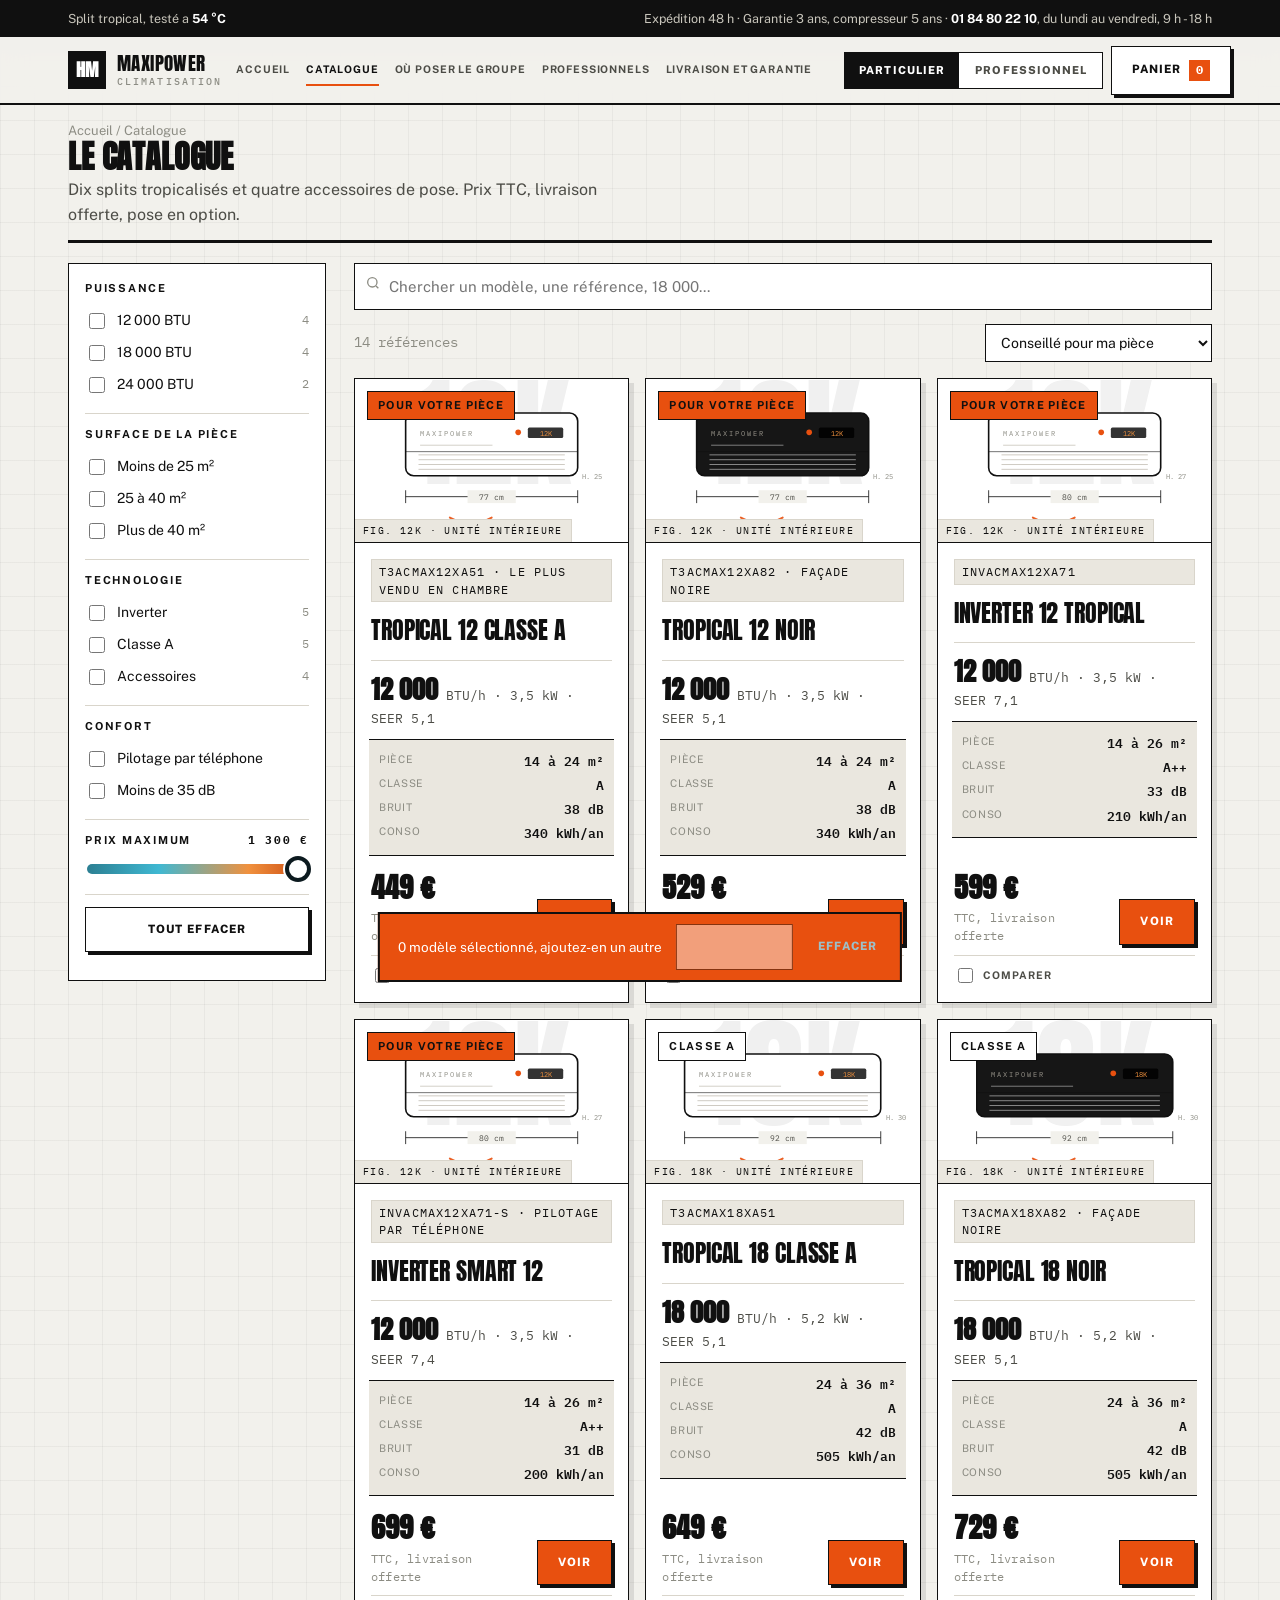
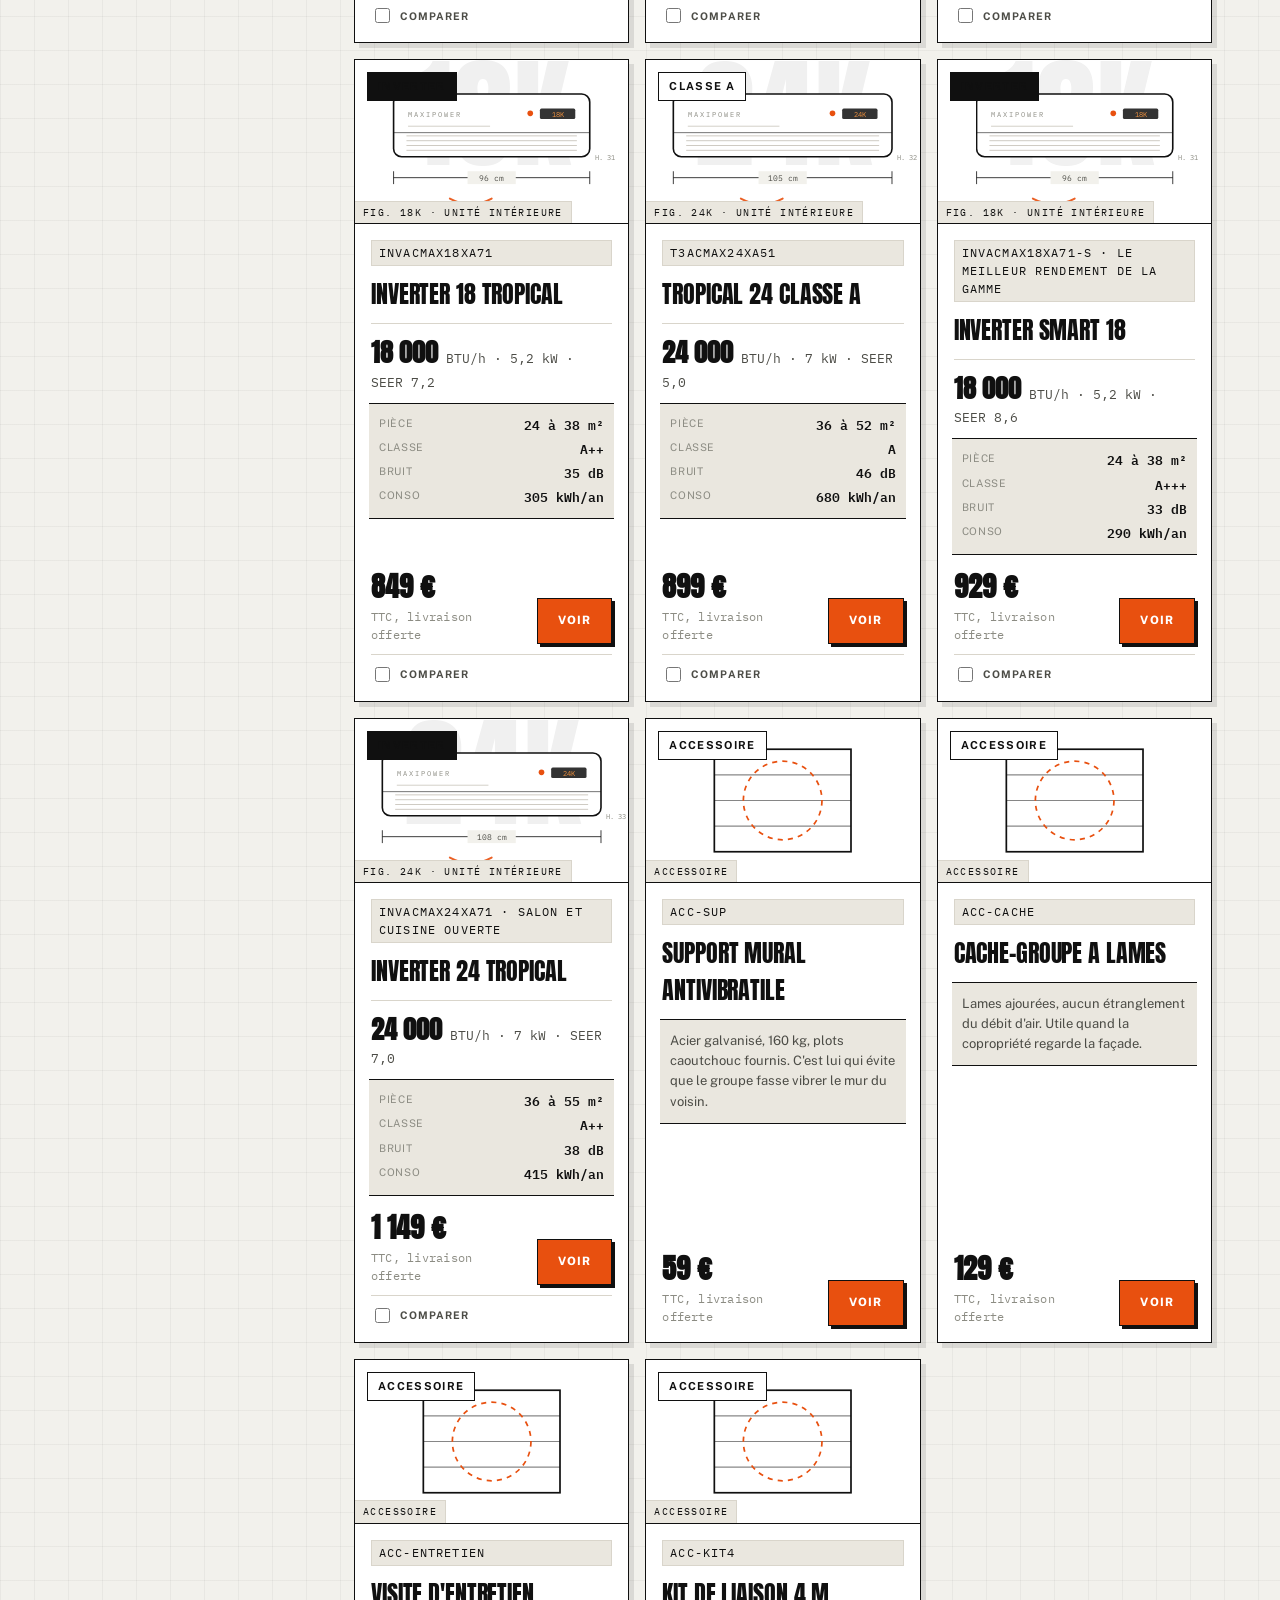
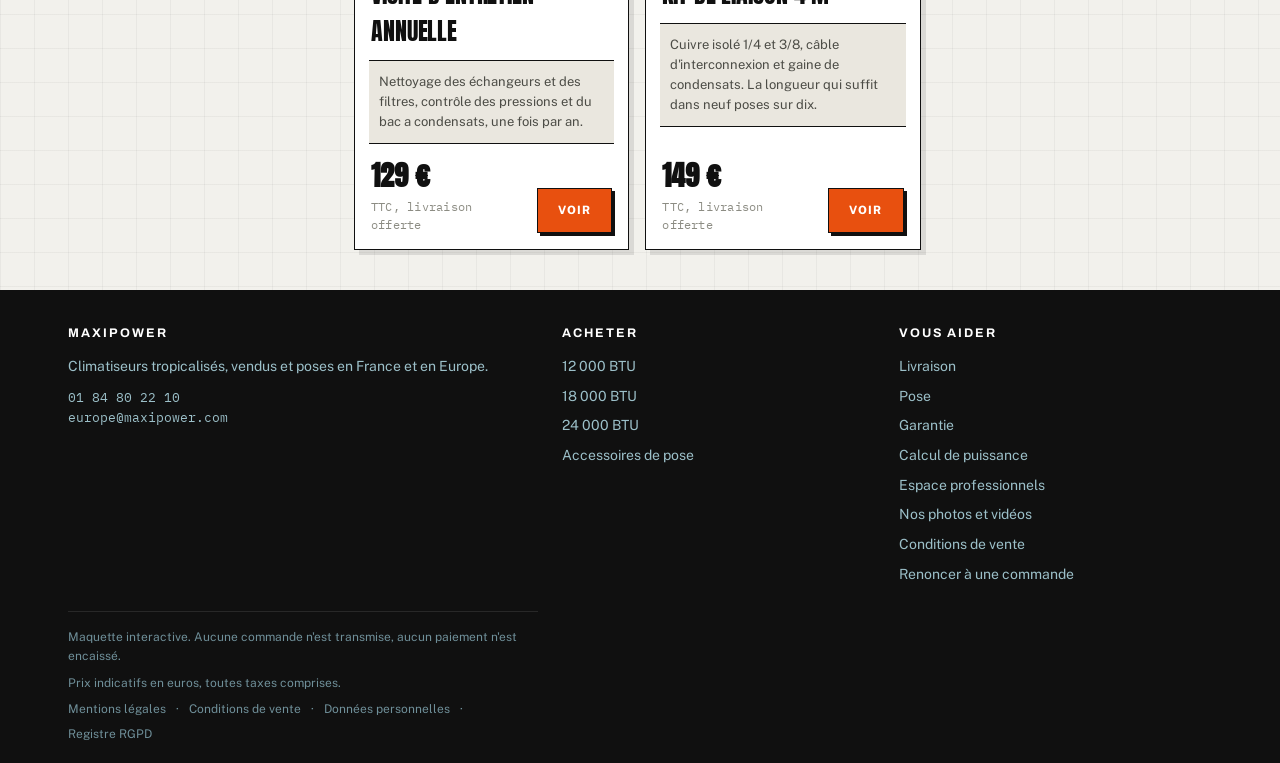
==== catalogue/index.html @ 41f64528 "Découpage en vraies pages, une par écran Le fichier unique devient une source et un générateur. Le c" ====
<!DOCTYPE html>
<html lang="fr">
<head>
<meta charset="utf-8">
<meta name="viewport" content="width=device-width, initial-scale=1, viewport-fit=cover">
<title>Catalogue des climatiseurs MaxiPower</title>
<meta name="description" content="Dix splits tropicalisés et quatre accessoires de pose. Filtres par puissance, surface, technologie et prix, comparateur de modèles, prix TTC livraison comprise.">
<link rel="canonical" href="https://chm75009-sketch.github.io/CLIM-/catalogue/">
<meta name="theme-color" content="#101010">
<meta property="og:type" content="website">
<meta property="og:site_name" content="MaxiPower">
<meta property="og:title" content="Catalogue des climatiseurs MaxiPower">
<meta property="og:description" content="Dix splits tropicalisés et quatre accessoires de pose. Filtres par puissance, surface, technologie et prix, comparateur de modèles, prix TTC livraison comprise.">
<meta property="og:url" content="https://chm75009-sketch.github.io/CLIM-/catalogue/">
<link rel="icon" href="data:,">
<link rel="preconnect" href="https://fonts.gstatic.com" crossorigin>
<link rel="stylesheet" href="https://fonts.googleapis.com/css2?family=Archivo:wdth,wght@100..125,400..900&family=Anton&family=Public+Sans:wght@400;500;600&family=IBM+Plex+Mono:wght@500;600&display=swap">
<link rel="stylesheet" href="../style.css">
</head>
<body data-ecran="catalogue">

<div class="annonce">
  <div class="zone">
    <span>Split tropical, testé a <b>54 &deg;C</b></span>
    <span>Expédition 48 h &middot; Garantie 3 ans, compresseur 5 ans &middot; <b>01 84 80 22 10</b>, du lundi au vendredi, 9 h - 18 h</span>
  </div>
</div>

<header class="chapeau">
  <div class="zone">
    <a href="../" class="marque" data-aller="accueil">
      <span class="sceau">HM</span>
      <span class="marque-nom">MAXIPOWER<span>CLIMATISATION</span></span>
    </a>
    <nav class="liens">
      <a href="../" data-aller="accueil">Accueil</a>
      <a href="../catalogue/" data-aller="catalogue">Catalogue</a>
      <a href="../ou-poser-le-groupe/" data-aller="pose">Où poser le groupe</a>
      <a href="../professionnels/" data-aller="pro">Professionnels</a>
      <a href="../livraison-pose-garantie/" data-aller="infos">Livraison et garantie</a>
    </nav>
    <div class="outils">
      <span class="jeton-societe" id="jeton-societe" hidden><span class="rond"></span><span class="nom"></span></span>
      <div class="segments" role="group" aria-label="Type de client">
        <button type="button" data-mode="part" aria-pressed="true">Particulier</button>
        <button type="button" data-mode="pro" aria-pressed="false">Professionnel</button>
      </div>
      <button class="bouton" data-aller="panier" type="button">Panier <span class="compte" id="compte">0</span></button>
      <button class="burger" id="burger" type="button" aria-label="Ouvrir le menu" aria-expanded="false" aria-controls="menu">
        <svg width="20" height="14" viewBox="0 0 20 14" fill="none" stroke="currentColor" stroke-width="2" stroke-linecap="round"><path d="M1 1h18M1 7h18M1 13h18"/></svg>
      </button>
    </div>
  </div>
  <nav class="menu" id="menu" aria-label="Menu principal">
    <a href="../" data-aller="accueil">Accueil <span class="flottant">calcul de puissance</span></a>
    <a href="../catalogue/" data-aller="catalogue">Catalogue <span class="flottant">14 références</span></a>
    <a href="../" data-aller="accueil" data-ancre="atelier">Nos photos et vidéos <span class="flottant">l'atelier</span></a>
    <div class="groupe">Par puissance</div>
    <a data-puissance="12000">12 000 BTU <span class="flottant">14 à 26 m&sup2;</span></a>
    <a data-puissance="18000">18 000 BTU <span class="flottant">24 à 38 m&sup2;</span></a>
    <a data-puissance="24000">24 000 BTU <span class="flottant">36 à 58 m&sup2;</span></a>
    <a data-accessoires>Accessoires de pose <span class="flottant">4 références</span></a>
    <a href="../ou-poser-le-groupe/" data-aller="pose">Où poser le groupe <span class="flottant">démarches</span></a>
    <div class="groupe">Professionnels</div>
    <a href="../professionnels/" data-aller="pro">Hôtel, restaurant, bar, bureau <span class="flottant">devis en ligne</span></a>
    <div class="groupe">Vous aider</div>
    <a href="../livraison-pose-garantie/" data-aller="infos">Livraison, pose, garantie</a>
    <a href="../panier/" data-aller="panier">Panier <span class="flottant" id="menu-compte">0 article</span></a>
    <div class="groupe">Informations légales</div>
    <a href="../mentions-legales/" data-legal="mentions">Mentions légales</a>
    <a href="../conditions-de-vente/" data-legal="cgv">Conditions de vente <span class="flottant">particuliers et pros</span></a>
    <a href="../donnees-personnelles/" data-legal="donnees">Données personnelles <span class="flottant">RGPD</span></a>
    <a href="../retractation/" data-aller="retractation">Renoncer à une commande <span class="flottant">14 jours</span></a>
  </nav>
</header>

<main>
  <!-- ================= ACCUEIL ================= -->
  <div class="ecran actif" id="ecran-accueil">
    <!-- l'usine d'abord : photo plein cadre -->
    <div class="hero-photo">
      <img src="../medias/brasage-circuit.jpg" alt="Brasage du circuit frigorifique dans l'atelier MaxiPower">
      <div class="zone">
        <span class="oeil clair" id="hero-oeil">MaxiPower, fabricant de climatiseurs</span>
        <h1 id="hero-titre">Tout est fluide :<em>le circuit, la livraison, la pose.</em></h1>
        <p class="chapo" id="hero-chapo">Dix modèles tropicalisés, de 12 000 à 24 000 BTU, à partir de 449 &euro;. Ils rafraîchissent l'été, chauffent l'hiver et tiennent la canicule jusqu'à 54 &deg;C dehors. Livrés sous 48 heures, posés par un frigoriste certifié, garantis 3 ans et 5 ans sur le compresseur.</p>
        <div class="actions" id="hero-actions">
          <button class="bouton fort grand" type="button" data-aller="catalogue">Voir les climatiseurs</button>
          <button class="bouton grand clair" type="button" id="vers-pupitre">Calculer ma puissance</button>
        </div>
        <span class="credit-photo">Atelier de montage &middot; brasage du circuit, unité par unité</span>
      </div>
    </div>

    <div class="preuves">
      <div class="zone">
        <div class="preuve"><div><div class="val">4,7 / 5</div><div class="etoiles">&#9733;&#9733;&#9733;&#9733;&#9733;</div><div class="quoi">1 284 avis clients vérifiés</div></div></div>
        <div class="preuve"><div><div class="val">12 400</div><div class="quoi">climatiseurs posés en France</div></div></div>
        <div class="preuve"><div><div class="val">120</div><div class="quoi">installateurs partenaires, toutes régions</div></div></div>
        <div class="preuve"><div><div class="val">2010</div><div class="quoi">fabricant, dix modèles au catalogue</div></div></div>
        <div class="preuve" id="hero-faits" hidden></div>
      </div>
    </div>

    <section class="zone" id="atelier">
      <div class="tete">
        <div>
          <span class="oeil">Dans notre atelier</span>
          <h2>Nos photos et vidéos</h2>
          <p>Le circuit frigorifique est brasé à la main, unité par unité, puis mis sous pression et contrôlé avant d'être fermé. Voilà ce qu'il y a derrière les dix modèles du catalogue.</p>
        </div>
      </div>
      <div class="medias">
        <div class="cadre-video">
          <video controls preload="metadata" playsinline poster="../medias/affiche.jpg">
            <source src="../medias/atelier-maxipower.mp4" type="video/mp4">
            Votre navigateur ne peut pas lire cette vidéo.
          </video>
          <span class="legende">Vidéo &middot; montage d'un groupe</span>
        </div>
        <div class="galerie">
          <figure class="cliche"><img src="../medias/atelier-ensemble.jpg" alt="Établi de montage, groupes extérieurs alignés" loading="lazy"><figcaption>L'établi de montage</figcaption></figure>
          <figure class="cliche"><img src="../medias/brasage-circuit.jpg" alt="Brasage du circuit frigorifique sur un groupe" loading="lazy"><figcaption>Brasage du circuit</figcaption></figure>
          <figure class="cliche"><img src="../medias/controle-echangeur.jpg" alt="Contrôle de l'échangeur et du compresseur" loading="lazy"><figcaption>Contrôle de l'échangeur</figcaption></figure>
          <figure class="cliche"><img src="../medias/circuit-cuivre.jpg" alt="Gros plan sur le circuit en cuivre et le compresseur" loading="lazy"><figcaption>Le cuivre, de près</figcaption></figure>
        </div>
      </div>
    </section>

    <section class="zone">
      <div class="tete"><div><h2>Trois puissances, trois usages</h2><p>La règle tient en une ligne : environ 520 BTU par mètre carré, un peu plus si la pièce prend le soleil ou s'ouvre sur la cuisine.</p></div></div>
      <div class="trois">
        <button class="porte" type="button" data-puissance="12000"><b class="btu">12 000 BTU</b><span class="piece">Chambre, bureau, 14 à 26 m&sup2;</span><span class="des">À partir de 449 &euro;, quatre modèles</span></button>
        <button class="porte" type="button" data-puissance="18000"><b class="btu">18 000 BTU</b><span class="piece">Séjour, grande chambre, 24 à 38 m&sup2;</span><span class="des">À partir de 649 &euro;, quatre modèles</span></button>
        <button class="porte" type="button" data-puissance="24000"><b class="btu">24 000 BTU</b><span class="piece">Salon ouvert, plateau, 36 à 58 m&sup2;</span><span class="des">À partir de 899 &euro;, trois modèles</span></button>
      </div>
    </section>

    <section class="zone" style="padding-top:0">
      <div class="tete"><div><h2>Les plus vendus</h2><p>Trois modèles qui couvrent les neuf demandes sur dix.</p></div>
        <button class="bouton" type="button" data-aller="catalogue">Tout le catalogue</button></div>
      <div class="grille" id="vedettes"></div>
    </section>

    <section class="zone" id="outil">
      <div class="pupitre">
        <h2>Outil de calcul, gratuit</h2>
        <p class="titre-outil">Quelle puissance pour votre pièce ?</p>
        <p class="mode-emploi">Déplacez le curseur sur la surface à climatiser, cochez ce qui s'applique : nous affichons les BTU nécessaires, puis les modèles qui correspondent. Un 24 000 BTU dans une chambre de 14 m&sup2; refroidit trop vite, s'arrête, redémarre, et vous paye la facture de ces démarrages.</p>
        <div class="etiquette-lecture">Puissance nécessaire</div>
        <div class="lecture">
          <span class="chiffre mono" id="lecture-btu">12 000</span>
          <span class="unite">BTU/h<br><span class="mono" id="lecture-kw" style="letter-spacing:0">3,5 kW</span></span>
        </div>
        <div class="reglette">
          <label for="surface">Surface de la pièce <b class="mono" id="lecture-surface">22 m&sup2;</b></label>
          <input type="range" id="surface" min="8" max="60" step="1" value="22">
          <div class="graduations"><span>8 m&sup2;</span><span>20</span><span>34</span><span>46</span><span>60 m&sup2;</span></div>
        </div>
        <div class="options">
          <label class="bascule" for="soleil"><input type="checkbox" id="soleil"> Plein soleil ou dernier étage</label>
          <label class="bascule" for="hauteur"><input type="checkbox" id="hauteur"> Plafond au-dessus de 3 m</label>
          <label class="bascule" for="monde"><input type="checkbox" id="monde"> Salon, cuisine ouverte</label>
        </div>
        <div class="verdict">
          <p id="verdict-texte">Pour 22 m&sup2; sans contrainte, il faut un <b>12 000 BTU</b>.</p>
          <button class="bouton fort" id="voir-modeles" type="button">Voir les modèles</button>
        </div>
      </div>
    </section>

    <section class="zone" style="padding-top:0">
      <div class="tete"><div><h2>Ce qu'en disent les clients</h2></div></div>
      <div class="avis">
        <blockquote><span class="etoiles">&#9733;&#9733;&#9733;&#9733;&#9733;</span><p>Pose un mardi matin, deux heures, mur percé proprement et bâche au sol. L'appareil est si silencieux que je vérifie l'écran pour savoir s'il tourne.</p><cite>Sabrina M., Montpellier, Inverter Smart 18</cite></blockquote>
        <blockquote><span class="etoiles">&#9733;&#9733;&#9733;&#9733;&#9733;</span><p>J'avais pris trop gros la première fois, chez un autre. Le calcul du site m'a mis sur du 12 000 et c'est exactement ce qu'il fallait pour la chambre.</p><cite>Karim B., Lyon, Inverter 12</cite></blockquote>
        <blockquote><span class="etoiles">&#9733;&#9733;&#9733;&#9733;&#9734;</span><p>Facture d'août divisée par deux par rapport au vieux mobile. Un point en moins parce que la livraison a pris cinq jours, pas deux.</p><cite>Nathalie R., Bordeaux, Inverter 24</cite></blockquote>
      </div>
    </section>
  </div>

  <!-- ================= CATALOGUE ================= -->
  <div class="ecran" id="ecran-catalogue">
    <div class="zone">
      <div class="fil"><a href="../" data-aller="accueil">Accueil</a> / Catalogue</div>
      <div class="tete"><div><h2>Le catalogue</h2><p>Dix splits tropicalisés et quatre accessoires de pose. Prix TTC, livraison offerte, pose en option.</p></div></div>

      <div class="catalogue">
        <aside class="filtres cache" id="filtres">
          <div class="bloc-filtre">
            <p>Puissance</p>
            <label class="case"><input type="checkbox" data-filtre="btu" value="12000"> 12 000 BTU <span class="nb" data-nb="btu-12000"></span></label>
            <label class="case"><input type="checkbox" data-filtre="btu" value="18000"> 18 000 BTU <span class="nb" data-nb="btu-18000"></span></label>
            <label class="case"><input type="checkbox" data-filtre="btu" value="24000"> 24 000 BTU <span class="nb" data-nb="btu-24000"></span></label>
          </div>
          <div class="bloc-filtre">
            <p>Surface de la pièce</p>
            <label class="case"><input type="checkbox" data-filtre="surface" value="0-25"> Moins de 25 m&sup2;</label>
            <label class="case"><input type="checkbox" data-filtre="surface" value="25-40"> 25 à 40 m&sup2;</label>
            <label class="case"><input type="checkbox" data-filtre="surface" value="40-60"> Plus de 40 m&sup2;</label>
          </div>
          <div class="bloc-filtre">
            <p>Technologie</p>
            <label class="case"><input type="checkbox" data-filtre="tech" value="inverter"> Inverter <span class="nb" data-nb="tech-inverter"></span></label>
            <label class="case"><input type="checkbox" data-filtre="tech" value="classe"> Classe A <span class="nb" data-nb="tech-classe"></span></label>
            <label class="case"><input type="checkbox" data-filtre="tech" value="accessoire"> Accessoires <span class="nb" data-nb="tech-accessoire"></span></label>
          </div>
          <div class="bloc-filtre">
            <p>Confort</p>
            <label class="case"><input type="checkbox" data-filtre="wifi" value="1"> Pilotage par téléphone</label>
            <label class="case"><input type="checkbox" data-filtre="silence" value="1"> Moins de 35 dB</label>
          </div>
          <div class="bloc-filtre">
            <p>Prix maximum <span class="mono" id="valeur-prix" style="float:right">1 300 &euro;</span></p>
            <input type="range" id="prix-max" min="50" max="1300" step="50" value="1300">
          </div>
          <div class="bloc-filtre">
            <button class="bouton" type="button" id="vider-filtres" style="width:100%">Tout effacer</button>
          </div>
        </aside>

        <div>
          <div class="recherche">
            <svg width="16" height="16" viewBox="0 0 24 24" fill="none" stroke="currentColor" stroke-width="2"><circle cx="11" cy="11" r="7"/><path d="M20 20l-3.5-3.5"/></svg>
            <input type="search" id="q" placeholder="Chercher un modèle, une référence, 18 000..." aria-label="Rechercher">
          </div>
          <div id="bandeau-pro" hidden style="border:1.5px solid var(--ink); background:var(--ember-voile); padding:12px 14px; margin-bottom:14px; font-size:14px">
            <b>Tarif professionnel.</b> Prix hors taxes, remise de 5 % dès 3 unités, 10 % dès 6, 15 % dès 10, appliquée au devis.
          </div>
          <div class="barre">
            <span class="compteur" id="compteur">14 références</span>
            <button class="bouton replier" type="button" id="bouton-filtres">Filtres</button>
            <select id="tri" aria-label="Trier">
              <option value="conseil">Conseillé pour ma pièce</option>
              <option value="prix-croissant">Prix croissant</option>
              <option value="prix-decroissant">Prix décroissant</option>
              <option value="conso">Consommation la plus basse</option>
              <option value="bruit">Le plus silencieux</option>
            </select>
          </div>
          <div class="grille" id="grille"></div>
        </div>
      </div>
    </div>
  </div>

  <!-- ================= FICHE ================= -->
  <div class="ecran" id="ecran-produit">
    <div class="zone">
      <div class="fil"><a href="../" data-aller="accueil">Accueil</a> / <a href="../catalogue/" data-aller="catalogue">Catalogue</a> / <span id="fil-produit"></span></div>
      <div class="fiche" id="fiche"></div>
      <section style="padding-top:0">
        <div class="tete"><div><h2>Dans la même puissance</h2></div></div>
        <div class="grille" id="proches"></div>
      </section>
    </div>
  </div>

  <!-- ================= PANIER ================= -->
  <div class="ecran" id="ecran-panier">
    <div class="zone">
      <div class="fil"><a href="../" data-aller="accueil">Accueil</a> / Panier</div>
      <div class="tete"><div><h2 id="titre-panier">Votre panier</h2></div></div>
      <div class="panier">
        <div id="lignes"></div>
        <aside class="recap" id="recap-panier"></aside>
      </div>
    </div>
  </div>

  <!-- ================= COMMANDE ================= -->
  <div class="ecran" id="ecran-commande">
    <div class="zone">
      <div class="fil"><a href="../panier/" data-aller="panier">Panier</a> / Commande</div>
      <div class="tete"><div><h2 id="titre-commande">Votre commande</h2><p id="sous-commande">Trois blocs, rien de plus. Le paiement n'est pas encaissé, c'est une maquette.</p></div></div>
      <div class="commande">
        <form id="form-commande" novalidate>
          <div class="carte-form">
            <h3><b>1</b> Vos coordonnées</h3>
            <div class="formulaire">
              <div class="champ"><label for="nom">Nom et prénom</label><input id="nom" placeholder="Prénom Nom" required></div>
              <div class="duo">
                <div class="champ"><label for="courriel">Courriel</label><input id="courriel" type="email" placeholder="vous@exemple.fr" required></div>
                <div class="champ"><label for="tel">Téléphone</label><input id="tel" type="tel" placeholder="06 12 34 56 78" required></div>
              </div>
            </div>
          </div>
          <div class="carte-form">
            <h3><b>2</b> Livraison et pose</h3>
            <div class="formulaire">
              <div class="champ"><label for="adresse">Adresse</label><input id="adresse" placeholder="12 rue des Lilas" required></div>
              <div class="duo">
                <div class="champ"><label for="cp">Code postal</label><input id="cp" inputmode="numeric" placeholder="75011" required></div>
                <div class="champ"><label for="ville">Ville</label><input id="ville" placeholder="Paris" required></div>
              </div>
              <div class="champ"><label for="creneau">Créneau souhaité</label>
                <select id="creneau">
                  <option>Dès que possible, le matin</option>
                  <option>Dès que possible, l'après-midi</option>
                  <option>Sous quinze jours</option>
                  <option>Je rappellerai pour fixer</option>
                </select>
              </div>
              <div class="champ"><label for="etage">Étage et accès</label><input id="etage" placeholder="3e étage, ascenseur, balcon sur cour"></div>
            </div>
          </div>
          <div class="carte-form" id="bloc-reglement">
            <h3><b>3</b> Règlement</h3>
            <label class="mode"><input type="radio" name="reglement" value="carte" checked> Carte bancaire <span class="detail">à la commande</span></label>
            <label class="mode"><input type="radio" name="reglement" value="3fois"> Trois fois sans frais <span class="detail" id="detail-3fois">3 x 0 &euro;</span></label>
            <label class="mode"><input type="radio" name="reglement" value="virement"> Virement <span class="detail">sous 48 h</span></label>
          </div>
          <div class="carte-form">
            <h3><b>4</b> Ce que vous acceptez</h3>
            <label class="engagement"><input type="checkbox" id="accepte-cgv"> <span id="texte-accepte">J'ai lu et j'accepte les conditions générales de vente, et j'ai pris connaissance de la politique de confidentialité.</span></label>
            <p class="aide-champ">Les lire : <a href="../conditions-de-vente/" data-legal="cgv">conditions de vente</a> &middot; <a href="../donnees-personnelles/" data-legal="donnees">données personnelles</a> &middot; <a href="../mentions-legales/" data-legal="mentions">mentions légales</a></p>
            <label class="engagement" id="ligne-pose-expresse" hidden><input type="checkbox" id="accepte-pose"> <span>Je demande que la pose et la mise en service aient lieu avant la fin du délai de rétractation, et je renonce expressément à ce droit pour cette seule prestation, une fois qu'elle est exécutée.</span></label>
            <p class="aide-champ" id="rappel-droits">Quatorze jours pour vous rétracter, à compter du lendemain de la réception, frais de retour à notre charge. Les garanties légales de conformité et des vices cachés s'appliquent en plus de notre garantie de trois ans.</p>
          </div>
        </form>
        <aside class="recap" id="recap-commande"></aside>
      </div>
    </div>
  </div>

  <!-- ================= CONFIRMATION ================= -->
  <div class="ecran" id="ecran-fini">
    <div class="zone" style="padding-block:50px">
      <div class="fini">
        <div class="coche">&#10003;</div>
        <h2>Commande enregistrée</h2>
        <p class="numero" id="numero"></p>
        <p style="color:var(--ink-2)" id="recap-fin"></p>
        <p style="color:var(--ink-3); font-size:12.5px; margin-top:18px">Maquette : rien n'a été transmis, rien n'a été encaissé.</p>
        <button class="bouton grand fort" type="button" data-aller="accueil" style="margin-top:12px">Revenir à la boutique</button>
        <p class="aide-champ" style="margin-top:16px">Vous avez quatorze jours pour changer d'avis, à compter du lendemain de la réception : <a href="../retractation/" data-aller="retractation">renoncer au contrat ici</a>.</p>
      </div>
    </div>
  </div>

  <!-- ================= OÙ POSER LE GROUPE ================= -->
  <div class="ecran" id="ecran-pose">
    <div class="zone">
      <div class="fil"><a href="../" data-aller="accueil">Accueil</a> / Où poser le groupe</div>
      <div class="tete">
        <div>
          <span class="oeil">Avant d'acheter</span>
          <h2>Où poser le groupe extérieur</h2>
          <p>Six questions, et vous savez quelles démarches vous attendent : mairie, copropriété, secteur protégé, voisinage. Chaque réponse cite le texte sur lequel elle s'appuie.</p>
        </div>
      </div>

      <div class="atelier">
        <div class="panneau-config" id="questions-pose"></div>
        <aside class="devis" id="reponse-pose"></aside>
      </div>

      <section style="padding-top:24px">
        <p style="font-size:13px; color:var(--ink-2); border-top:1.5px solid var(--ink); padding-top:14px; max-width:70ch">
          Cet outil est une aide au repérage, pas un avis juridique. Le plan local d'urbanisme de votre commune et le règlement de votre copropriété peuvent être plus stricts que la règle générale : la mairie et le syndic ont toujours le dernier mot. Sources consultées le 13 septembre 2026 : service-public.gouv.fr, fiches F36778 sur l'autorisation d'urbanisme d'un climatiseur, F17578 sur la modification de l'aspect extérieur, F31513 sur les travaux en copropriété et F612 sur les bruits de voisinage.
        </p>
      </section>
    </div>
  </div>

  <!-- ================= PROFESSIONNELS ================= -->
  <div class="ecran" id="ecran-pro">
    <div class="pro-tete">
      <div class="zone">
        <div>
          <span class="oeil" style="background:rgba(242,118,46,.16); color:#F7A35F">Hôtellerie, restauration, bureaux</span>
          <h1>Un devis fluide,<em>un chantier sans fuite.</em></h1>
          <p>Dites combien de chambres, de mètres carrés de salle ou de postes de travail. Nous sortons la liste des appareils, les quantités, la remise de volume et le prix posé.</p>
        </div>
        <div class="pro-avantages">
          <div class="pro-avantage"><i>-15 %</i><span><b>Remise de volume</b>Dès trois appareils, puis six, puis dix.</span></div>
          <div class="pro-avantage"><i>6 h</i><span><b>Pose hors service</b>Les équipes interviennent tôt le matin ou après la fermeture.</span></div>
          <div class="pro-avantage"><i>48 h</i><span><b>Dépannage prioritaire</b>Un contrat de maintenance, un interlocuteur, une intervention sous 48 heures.</span></div>
        </div>
      </div>
    </div>

    <div class="zone">
      <!-- inscription -->
      <div id="pro-travail">
        <section>
          <div class="bandeau-compte" id="bandeau-compte"></div>
          <div class="tete"><div><h2>Évaluez vos besoins</h2>
            <span class="oeil" style="margin-top:12px">Sélectionnez votre activité</span><p>Chaque activité a ses contraintes : le bruit dans une chambre, les apports de cuisine en salle, la chaleur des machines dans un bureau.</p></div></div>
          <div class="metiers" id="metiers"></div>
        </section>

        <section style="padding-top:0">
          <div class="atelier">
            <div class="panneau-config" id="config"></div>
            <aside class="devis" id="devis"></aside>
          </div>
        </section>
      </div>
      <section id="pro-compte" hidden>
        <div class="tete">
          <div>
            <h2>Ouvrir votre compte pour afficher le devis</h2>
            <p>Votre évaluation est prête. Le chiffrage, la remise de volume et l'enregistrement du devis demandent un compte professionnel : trois minutes, un Kbis de moins de trois mois et votre SIRET.</p>
          </div>
        </div>

        <div class="compte-pro">
          <form class="fiche-societe" id="form-societe" novalidate>
            <h3><b>1</b> L'entreprise</h3>
            <div class="formulaire">
              <div class="champ"><label for="raison">Raison sociale</label><input id="raison" placeholder="Hôtel des Voyageurs SARL" required></div>
              <div class="duo">
                <div class="champ"><label for="siret">SIRET</label><input id="siret" inputmode="numeric" maxlength="17" placeholder="123 456 789 00012" required>
                  <div class="aide-champ" id="aide-siret">Quatorze chiffres, clé de contrôle vérifiée.</div></div>
                <div class="champ"><label for="tva">TVA intracommunautaire</label><input id="tva" placeholder="FR12123456789">
                  <div class="aide-champ">Facultatif hors France.</div></div>
              </div>
              <div class="duo">
                <div class="champ"><label for="forme">Forme juridique</label>
                  <select id="forme"><option>SARL</option><option>SAS ou SASU</option><option>EURL</option><option>SA</option><option>Entreprise individuelle</option><option>Association</option><option>Collectivité</option></select></div>
                <div class="champ"><label for="secteur">Activité</label>
                  <select id="secteur"><option value="hotel">Hôtellerie</option><option value="restaurant">Restauration</option><option value="bar">Bar, café, discothèque</option><option value="bureau">Bureaux et tertiaire</option><option value="autre">Autre</option></select></div>
              </div>
              <div class="champ"><label for="siege">Adresse du siège</label><input id="siege" placeholder="18 avenue de la Gare" required></div>
              <div class="duo">
                <div class="champ"><label for="cp-pro">Code postal</label><input id="cp-pro" inputmode="numeric" placeholder="34000" required></div>
                <div class="champ"><label for="ville-pro">Ville</label><input id="ville-pro" placeholder="Montpellier" required></div>
              </div>
            </div>

            <h3><b>2</b> Votre interlocuteur</h3>
            <div class="formulaire">
              <div class="duo">
                <div class="champ"><label for="contact">Nom et prénom</label><input id="contact" placeholder="Prénom Nom" required></div>
                <div class="champ"><label for="fonction">Fonction</label><input id="fonction" placeholder="Directrice d'exploitation"></div>
              </div>
              <div class="duo">
                <div class="champ"><label for="mail-pro">Courriel professionnel</label><input id="mail-pro" type="email" placeholder="contact@société.fr" required></div>
                <div class="champ"><label for="tel-pro">Téléphone</label><input id="tel-pro" type="tel" placeholder="04 67 00 00 00" required></div>
              </div>
            </div>

            <h3><b>3</b> La pièce justificative</h3>
            <div class="formulaire">
              <label class="depot" id="depot-kbis">
                <span class="icone"><svg width="18" height="18" viewBox="0 0 24 24" fill="none" stroke="currentColor" stroke-width="1.8"><path d="M14 3H7a2 2 0 0 0-2 2v14a2 2 0 0 0 2 2h10a2 2 0 0 0 2-2V8z"/><path d="M14 3v5h5"/></svg></span>
                <span><b>Extrait Kbis</b><small id="nom-kbis">De moins de trois mois. PDF ou photo.</small></span>
                <input type="file" id="kbis" accept=".pdf,.jpg,.jpeg,.png">
              </label>
              <label class="engagement"><input type="checkbox" id="conditions" required> J'accepte les conditions générales de vente, j'ai pris connaissance de la politique de confidentialité et je certifie exacts les renseignements portés ci-dessus.</label>
              <p class="aide-champ">Les lire : <a href="../conditions-de-vente/" data-legal="cgv">conditions de vente</a> &middot; <a href="../donnees-personnelles/" data-legal="donnees">données personnelles</a></p>
            </div>

            <button class="bouton fort grand" type="button" id="creer-compte" style="width:100%; margin-top:18px">Ouvrir le compte et accéder au devis</button>
            <div class="aide-champ" style="text-align:center; margin-top:10px">Déjà client ? <a id="lien-connexion" style="cursor:pointer; text-decoration:underline">Retrouver mon compte</a></div>
          </form>

          <aside class="encart">
            <h3>Ce que le compte ouvre</h3>
            <ul>
              <li>Le configurateur et le devis chiffré, metier par metier.</li>
              <li>La remise de volume, de 5 à 15 % selon le nombre d'unités.</li>
              <li>Les prix hors taxes et la facture au nom de la société.</li>
              <li>Un interlocuteur unique et le dépannage sous 48 heures.</li>
            </ul>
            <div class="rappel">Les pièces servent à vérifier l'existence de la société et a ouvrir l'encours. Maquette : aucun fichier n'est envoyé ni conservé.</div>
          </aside>
        </div>
      </section>

      <!-- configurateur, une fois le compte ouvert -->
    </div>
  </div>

  <!-- ================= INFOS ================= -->
  <div class="ecran" id="ecran-infos">
    <div class="zone">
      <div class="fil"><a href="../" data-aller="accueil">Accueil</a> / Livraison et garantie</div>
      <div class="tete"><div><h2>Livraison, pose, garantie</h2><p>Les six questions qu'on nous pose au téléphone, avec la réponse exacte.</p></div></div>
      <div style="max-width:760px">
        <details class="depliant" open><summary>Quand serai-je livré</summary><div class="dedans">Expédition sous 48 heures ouvrées, livraison par transporteur au pied de l'immeuble ou devant la maison. Vous recevez un créneau de deux heures la veille. Pour la Corse et les îles, comptez cinq jours.</div></details>
        <details class="depliant"><summary>Comment se passe la pose</summary><div class="dedans">Un frigoriste certifié vient poser l'unité intérieure, le groupe extérieur et la liaison, jusqu'à quatre mètres. Il met en service, vérifie l'étanchéité et signe le certificat qui ouvre la garantie. Comptez trois heures pour un monosplit. Au-delà de quatre mètres de liaison, le supplément est annoncé avant l'intervention.</div></details>
        <details class="depliant"><summary>Puis-je poser moi-même</summary><div class="dedans">Le raccordement du circuit frigorifique demande un professionnel certifié. Vous pouvez préparer le percement et le support, nous faisons le reste. Les climatiseurs livrés avec liaison préremplie ne dispensent pas de la mise en service.</div></details>
        <details class="depliant"><summary>Si l'appareil ne me convient pas</summary><div class="dedans">Tant qu'il n'est pas posé et qu'il est dans son emballage, vous avez quatorze jours pour nous dire que vous vous rétractez, à compter du lendemain de la réception. Nous remboursons la totalité, frais de livraison compris, au plus tard quatorze jours après avoir reçu votre décision. Le retour est à notre charge. Une fois l'appareil posé et mis en service, il n'est plus repris.</div></details>
        <details class="depliant"><summary>Que couvre la garantie commerciale</summary><div class="dedans">Trois ans sur l'appareil, cinq ans sur le compresseur, à partir de la date de mise en service. Pièces, main-d'oeuvre et déplacement compris. Elle tombe si un tiers non certifié ouvre le circuit. Elle s'ajoute aux garanties légales ci-dessous et ne les remplace pas.</div></details>
        <details class="depliant"><summary>Et les garanties légales</summary><div class="dedans">Elles sont dues quoi qu'il arrive, sans frais. La garantie légale de conformité vous donne deux ans à compter de la livraison ; pendant ces deux ans, sur un appareil neuf, c'est à nous de prouver que le défaut n'existait pas à la vente. Vous choisissez la réparation ou le remplacement, sous trente jours ; une réparation prolonge la garantie de douze mois. Si rien de tout cela n'est possible, vous obtenez une réduction du prix ou le remboursement. La garantie des vices cachés, elle, vous donne deux ans à compter du jour où vous découvrez le défaut. Le détail figure dans les <a href="../conditions-de-vente/" data-legal="cgv">conditions de vente</a>.</div></details>
        <details class="depliant"><summary>Faut-il un entretien</summary><div class="dedans">Nettoyage des filtres tous les mois d'utilisation, cela se fait à l'eau tiède. Une visite annuelle, 129 euros, vérifie les pressions, les échangeurs et le bac a condensats. Elle n'est pas obligatoire pour valider la garantie.</div></details>
      </div>
    </div>
  </div>


  <!-- ================= RÉTRACTATION ================= -->
  <div class="ecran" id="ecran-retractation">
    <div class="zone">
      <div class="fil"><a href="../" data-aller="accueil">Accueil</a> / Renoncer à une commande</div>
      <div class="tete">
        <div>
          <span class="oeil">Quatorze jours, sans justification</span>
          <h2>Renoncer au contrat ici</h2>
          <p>Remplissez ces quelques lignes et confirmez : votre rétractation est enregistrée, et nous vous en accusons réception avec la date et l'heure. Vous n'avez aucun motif à donner.</p>
        </div>
      </div>

      <div class="retract" id="retract">
        <form class="carte-form" id="form-retract" novalidate style="margin-bottom:0">
          <h3><b>1</b> Votre commande</h3>
          <div class="formulaire">
            <div class="duo">
              <div class="champ"><label for="r-numero">Numéro de commande</label><input id="r-numero" placeholder="HM-2026-1234" required></div>
              <div class="champ"><label for="r-recue">Date de réception</label><input id="r-recue" type="date" required></div>
            </div>
            <div class="champ"><label for="r-objet">Ce que vous renvoyez</label>
              <select id="r-objet">
                <option>Toute la commande</option>
                <option>Un seul appareil</option>
                <option>Un accessoire</option>
              </select>
            </div>
          </div>

          <h3 style="margin-top:22px"><b>2</b> Vous</h3>
          <div class="formulaire">
            <div class="champ"><label for="r-nom">Nom et prénom</label><input id="r-nom" placeholder="Prénom Nom" required></div>
            <div class="duo">
              <div class="champ"><label for="r-mail">Courriel</label><input id="r-mail" type="email" placeholder="vous@exemple.fr" required></div>
              <div class="champ"><label for="r-tel">Téléphone</label><input id="r-tel" type="tel" placeholder="06 12 34 56 78"></div>
            </div>
            <div class="champ"><label for="r-motif">Un mot, si vous voulez (facultatif)</label><input id="r-motif" placeholder="Rien d'obligatoire ici"></div>
          </div>

          <button class="bouton fort grand" type="button" id="confirmer-retract" style="width:100%; margin-top:20px">Confirmer la rétractation</button>
          <p class="aide-champ" style="text-align:center; margin-top:10px">Maquette : rien n'est transmis.</p>
        </form>

        <aside class="encart">
          <h3>Ce qui se passe ensuite</h3>
          <ul>
            <li>Nous vous envoyons l'accusé de réception, avec la date et l'heure de votre demande.</li>
            <li>Vous renvoyez l'appareil complet, dans son emballage, sous quatorze jours. Les frais de retour sont à notre charge.</li>
            <li>Nous remboursons la totalité, frais de livraison standard compris, au plus tard quatorze jours après avoir reçu votre décision, par le même moyen de paiement.</li>
          </ul>
          <div class="rappel">La rétractation ne joue plus une fois l'appareil posé et mis en service, parce que la prestation a été exécutée à votre demande expresse. Entre professionnels, elle ne s'applique pas, sauf cinq salariés au plus et commande hors activité principale.</div>
          <div class="rappel">Vous préférez écrire ? <a href="../conditions-de-vente/" data-legal="cgv">Le formulaire type</a> figure au bas des conditions de vente. Un courrier, un courriel ou toute déclaration sans ambiguïté suffisent.</div>
        </aside>
      </div>

      <div id="accuse-retract" hidden>
        <div class="fini">
          <div class="coche">&#10003;</div>
          <h2>Rétractation enregistrée</h2>
          <p class="numero" id="r-reference"></p>
          <p style="color:var(--ink-2)" id="r-accuse"></p>
          <p style="color:var(--ink-3); font-size:12.5px; margin-top:18px">Maquette : aucun accusé de réception n'est réellement envoyé.</p>
          <button class="bouton grand fort" type="button" data-aller="accueil" style="margin-top:12px">Revenir à la boutique</button>
        </div>
      </div>
    </div>
  </div>

  <!-- ================= INFORMATIONS LÉGALES ================= -->
  <div class="ecran" id="ecran-legal">
    <div class="zone">
      <div class="fil"><a href="../" data-aller="accueil">Accueil</a> / <span id="legal-fil">Mentions légales</span></div>
      <div class="tete"><div><h2 id="legal-titre">Mentions légales</h2><p id="legal-sous">Qui vend, qui héberge, qui répond.</p></div></div>
      <div class="legal-grille">
        <div class="legal-menu" id="legal-menu"></div>
        <div class="legal-corps" id="legal-corps"></div>
      </div>
    </div>
  </div>
</main>

<footer class="socle">
  <div class="zone">
    <div>
      <h4>MaxiPower</h4>
      <p style="margin:0 0 10px">Climatiseurs tropicalisés, vendus et poses en France et en Europe.</p>
      <p class="mono" style="margin:0; font-size:13px">01 84 80 22 10<br>europe@maxipower.com</p>
    </div>
    <div>
      <h4>Acheter</h4>
      <ul>
        <li><a data-puissance="12000">12 000 BTU</a></li>
        <li><a data-puissance="18000">18 000 BTU</a></li>
        <li><a data-puissance="24000">24 000 BTU</a></li>
        <li><a href="../catalogue/" data-aller="catalogue">Accessoires de pose</a></li>
      </ul>
    </div>
    <div>
      <h4>Vous aider</h4>
      <ul>
        <li><a href="../livraison-pose-garantie/" data-aller="infos">Livraison</a></li>
        <li><a href="../livraison-pose-garantie/" data-aller="infos">Pose</a></li>
        <li><a href="../livraison-pose-garantie/" data-aller="infos">Garantie</a></li>
        <li><a href="../" data-aller="accueil">Calcul de puissance</a></li>
        <li><a href="../professionnels/" data-aller="pro">Espace professionnels</a></li>
        <li><a href="../" data-aller="accueil" data-ancre="atelier">Nos photos et vidéos</a></li>
        <li><a href="../conditions-de-vente/" data-legal="cgv">Conditions de vente</a></li>
        <li><a href="../retractation/" data-aller="retractation">Renoncer à une commande</a></li>
      </ul>
    </div>
  </div>
  <div class="zone">
    <div class="mentions">
      <span>Maquette interactive. Aucune commande n'est transmise, aucun paiement n'est encaissé.</span>
      <span id="mention-prix">Prix indicatifs en euros, TTC.</span>
      <span class="liens-legaux"><a href="../mentions-legales/" data-legal="mentions">Mentions légales</a> &middot; <a href="../conditions-de-vente/" data-legal="cgv">Conditions de vente</a> &middot; <a href="../donnees-personnelles/" data-legal="donnees">Données personnelles</a> &middot; <a href="../registre-rgpd/" data-legal="registre">Registre RGPD</a></span>
    </div>
  </div>
</footer>

<div class="barre-comparer" id="barre-comparer">
  <span id="texte-comparer">2 modèles sélectionnés</span>
  <button class="bouton fort" type="button" id="ouvrir-comparateur">Comparer</button>
  <button class="bouton fantome" type="button" id="vider-comparateur" style="color:#9CC0C9">Effacer</button>
</div>

<div class="voile-comp" id="voile-comp">
  <div class="boite-comp">
    <div class="tete-comp"><h2 style="font-size:20px">Comparaison</h2>
      <button class="bouton fantome" type="button" id="fermer-comparateur" aria-label="Fermer">&#10005;</button></div>
    <div class="enveloppe-comp"><table class="tableau-comp" id="table-comp"></table></div>
  </div>
</div>

<div class="message" id="message" role="status" aria-live="polite"></div>

<script src="../boutique.js"></script>
</body>
</html>
---- style.css ----
:root{
  --ground:#E9EDEF; --surface:#FFFFFF; --surface-2:#F4F7F8; --panneau:#0C1A1F;
  --ink:#0A1417; --ink-2:#455C62; --ink-3:#7A9099; --line:#D2DADD; --line-fort:#B6C3C8;
  --glacier:#0E7F97; --glacier-fort:#09647A; --glacier-voile:#DCEFF4;
  --ember:#C8440D; --ember-clair:#F0913E; --ember-voile:#FBE8DA;
  --laiton:#8C7118; --ok:#0D7A55; --ok-voile:#DDF1E9;
  --r:10px; --r-l:18px;
  --ombre:0 1px 1px rgba(10,20,23,.04), 0 10px 26px rgba(10,20,23,.07);
}
@media (prefers-color-scheme: dark){
  :root:not([data-theme="light"]){
    --ground:#080F12; --surface:#101B1F; --surface-2:#16242A; --panneau:#060D10;
    --ink:#E6EFF1; --ink-2:#9AB0B7; --ink-3:#70878F; --line:#22323A; --line-fort:#2F444D;
    --glacier:#3FB8D2; --glacier-fort:#7FD8EA; --glacier-voile:#0E2A33;
    --ember:#F2762E; --ember-clair:#F7A35F; --ember-voile:#2C1509;
    --laiton:#CBA639; --ok:#3EBE91; --ok-voile:#0C2A22;
    --ombre:0 1px 1px rgba(0,0,0,.4), 0 14px 34px rgba(0,0,0,.45);
  }
}
:root[data-theme="dark"]{
  --ground:#080F12; --surface:#101B1F; --surface-2:#16242A; --panneau:#060D10;
  --ink:#E6EFF1; --ink-2:#9AB0B7; --ink-3:#70878F; --line:#22323A; --line-fort:#2F444D;
  --glacier:#3FB8D2; --glacier-fort:#7FD8EA; --glacier-voile:#0E2A33;
  --ember:#F2762E; --ember-clair:#F7A35F; --ember-voile:#2C1509;
  --laiton:#CBA639; --ok:#3EBE91; --ok-voile:#0C2A22;
  --ombre:0 1px 1px rgba(0,0,0,.4), 0 14px 34px rgba(0,0,0,.45);
}

*{box-sizing:border-box}
/* Sans cette ligne, une règle d'affichage plus précise l'emporte sur l'attribut
   hidden et fait réapparaître des blocs qui doivent rester cachés. */
[hidden]{display:none !important}
body{margin:0; background:var(--ground); color:var(--ink); font-family:"Public Sans",-apple-system,BlinkMacSystemFont,"Segoe UI",Roboto,sans-serif; font-size:16px; line-height:1.55; -webkit-font-smoothing:antialiased}
h1,h2,h3{font-family:"Archivo","Archivo Black",Impact,sans-serif; font-variation-settings:"wdth" 110; letter-spacing:-.02em; text-wrap:balance; margin:0}
.mono{font-family:"IBM Plex Mono",ui-monospace,Menlo,monospace; font-variant-numeric:tabular-nums}
.zone{width:100%; max-width:1180px; margin-inline:auto; padding-inline:18px}
a{color:inherit}
:focus-visible{outline:2px solid var(--glacier); outline-offset:2px; border-radius:4px}
button{font:inherit}

/* entete */
.annonce{background:var(--panneau); color:#CFE4EA; font-size:12.5px}
.annonce .zone{display:flex; gap:8px 24px; justify-content:space-between; align-items:center; padding-block:9px; flex-wrap:wrap}
.annonce b{color:#fff}
header.chapeau{position:sticky; top:0; z-index:30; background:color-mix(in srgb, var(--surface) 90%, transparent); backdrop-filter:blur(12px); border-bottom:1px solid var(--line)}
.chapeau .zone{display:flex; align-items:center; gap:14px; height:66px}
.marque{display:flex; align-items:center; gap:11px; text-decoration:none; cursor:pointer}
.sceau{width:38px; height:38px; border-radius:11px; background:linear-gradient(150deg,var(--glacier),var(--glacier-fort)); display:grid; place-items:center; color:#fff; font-family:"Archivo"; font-weight:800; font-size:15px}
.marque-nom{font-family:"Archivo"; font-weight:800; font-size:16.5px; line-height:1}
.marque-nom span{display:block; font-family:"IBM Plex Mono"; font-size:9.5px; font-weight:500; color:var(--ink-3); margin-top:4px; letter-spacing:.14em}
nav.liens{display:none; margin-left:auto; gap:22px; font-size:14.5px; font-weight:500}
nav.liens a{text-decoration:none; color:var(--ink-2); padding-block:6px; border-bottom:2px solid transparent; cursor:pointer}
nav.liens a:hover{color:var(--ink)}
nav.liens a.actif{color:var(--ink); border-color:var(--glacier)}
.outils{margin-left:auto; display:flex; align-items:center; gap:8px}
nav.liens ~ .outils{margin-left:18px}
@media(min-width:900px){nav.liens{display:flex}}
.burger{display:inline-grid; place-items:center; width:42px; height:42px; border:1px solid var(--line-fort); background:var(--surface); border-radius:var(--r); cursor:pointer; color:var(--ink)}
.burger:hover{border-color:var(--glacier)}
.menu{display:none; border-top:1px solid var(--line); background:var(--surface); box-shadow:var(--ombre)}
.menu.ouvert{display:block}
.menu a{display:flex; align-items:center; justify-content:space-between; gap:12px; padding:14px 18px; text-decoration:none; border-bottom:1px solid var(--line); font-weight:600; cursor:pointer}
.menu a:hover{background:var(--surface-2)}
.menu a .flottant{font-family:"IBM Plex Mono"; font-size:12.5px; color:var(--ink-3); font-weight:500}
.menu .groupe{padding:14px 18px 6px; font-size:11px; letter-spacing:.12em; text-transform:uppercase; color:var(--ink-3); font-weight:700}
@media(min-width:900px){.burger{display:none} .menu{display:none !important}}
.bouton{display:inline-flex; align-items:center; justify-content:center; gap:8px; border:1px solid var(--line-fort); background:var(--surface); color:var(--ink); font-weight:600; font-size:14.5px; padding:10px 16px; border-radius:var(--r); cursor:pointer; text-decoration:none; transition:background .15s, border-color .15s, transform .1s}
.bouton:hover{border-color:var(--glacier)}
.bouton:active{transform:translateY(1px)}
.bouton.fort{background:var(--glacier); border-color:var(--glacier); color:#fff}
.bouton.fort:hover{background:var(--glacier-fort); border-color:var(--glacier-fort)}
.bouton.braise{background:var(--ember); border-color:var(--ember); color:#fff}
.bouton.fantome{background:transparent; border-color:transparent; color:var(--ink-2); padding:10px}
.bouton.grand{padding:14px 22px; font-size:16px}
.bouton[disabled]{opacity:.45; cursor:not-allowed}
.compte{min-width:21px; height:21px; padding-inline:6px; border-radius:999px; background:var(--ember); color:#fff; font-size:12px; font-weight:700; display:inline-grid; place-items:center; font-family:"IBM Plex Mono"}

/* ecrans */
.ecran{display:none}
.ecran.actif{display:block}
@keyframes apparait{from{opacity:.4} to{opacity:1}}
section{padding-block:42px}
.fil{font-size:13px; color:var(--ink-3); padding-block:16px 0}
.fil a{cursor:pointer; text-decoration:none}
.fil a:hover{text-decoration:underline}
.tete{display:flex; align-items:flex-end; justify-content:space-between; gap:16px; flex-wrap:wrap; margin-bottom:20px}
.tete h2{font-size:clamp(23px,4.2vw,32px); font-weight:800}
.tete p{margin:6px 0 0; color:var(--ink-2); max-width:58ch}

/* accueil */
.hero{position:relative; overflow:hidden; border-bottom:1px solid var(--line)}
.hero::before{content:""; position:absolute; inset:-10%; background:
  radial-gradient(60% 70% at 78% 10%, color-mix(in srgb, var(--ember-clair) calc(var(--t,.4)*36%), transparent), transparent 68%),
  radial-gradient(58% 66% at 10% 90%, color-mix(in srgb, var(--glacier) calc((1 - var(--t,.4))*32%), transparent), transparent 66%);
  transition:background .45s ease; pointer-events:none}
.hero .zone{position:relative; display:grid; gap:26px; padding-block:34px 40px}
@media(min-width:940px){.hero .zone{grid-template-columns:1.04fr .96fr; gap:44px; padding-block:54px; align-items:center}}
.oeil{display:inline-flex; align-items:center; gap:8px; font-size:12px; font-weight:600; letter-spacing:.13em; text-transform:uppercase; color:var(--ember); background:var(--ember-voile); border-radius:999px; padding:6px 13px}
h1{font-size:clamp(32px,7vw,56px); font-weight:800; line-height:1.03; margin:16px 0 0}
h1 em{font-style:normal; color:var(--glacier); display:block}
.chapo{color:var(--ink-2); font-size:17px; max-width:48ch; margin:16px 0 0; text-align:justify; hyphens:auto}
.actions{display:flex; flex-wrap:wrap; gap:10px; margin-top:22px}
.faits{display:flex; flex-wrap:wrap; gap:10px 26px; margin-top:20px; padding-top:18px; border-top:1px solid var(--line)}
.fait b{display:block; font-family:"IBM Plex Mono"; font-size:18px; font-weight:600}
.fait span{font-size:12.5px; color:var(--ink-3)}

.pupitre{background:var(--panneau); color:#E8F3F6; border-radius:var(--r-l); padding:20px; box-shadow:var(--ombre); border:1px solid rgba(255,255,255,.07)}
.pupitre h2{font-size:14px; font-weight:700; letter-spacing:.1em; text-transform:uppercase; color:#8FB6C0; margin-bottom:14px}
.lecture{display:flex; align-items:flex-end; gap:14px; flex-wrap:wrap}
.lecture .chiffre{font-family:"IBM Plex Mono"; font-weight:600; font-size:clamp(42px,10vw,60px); line-height:.92; color:#fff}
.lecture .unite{font-size:12px; color:#8FB6C0; letter-spacing:.16em; text-transform:uppercase; padding-bottom:8px}
.reglette{margin:18px 0 4px}
.reglette label{display:flex; justify-content:space-between; font-size:13px; color:#9CC0C9; margin-bottom:10px}
.reglette label b{font-family:"IBM Plex Mono"; color:#fff; font-size:16px}
input[type=range]{width:100%; -webkit-appearance:none; appearance:none; background:transparent}
input[type=range]::-webkit-slider-runnable-track{height:10px; border-radius:999px; background:linear-gradient(90deg,#2C7F92,#3FB8D2 32%,#F0913E 72%,#C8440D)}
input[type=range]::-moz-range-track{height:10px; border-radius:999px; background:linear-gradient(90deg,#2C7F92,#3FB8D2 32%,#F0913E 72%,#C8440D)}
input[type=range]::-webkit-slider-thumb{-webkit-appearance:none; width:26px; height:26px; margin-top:-8px; border-radius:50%; background:#fff; border:4px solid #0C1A1F; box-shadow:0 0 0 2px #fff; cursor:grab}
input[type=range]::-moz-range-thumb{width:26px; height:26px; border-radius:50%; background:#fff; border:4px solid #0C1A1F; box-shadow:0 0 0 2px #fff}
.graduations{display:flex; justify-content:space-between; font-family:"IBM Plex Mono"; font-size:11px; color:#7A9AA3; margin-top:8px}
.options{display:flex; flex-wrap:wrap; gap:8px; margin-top:14px}
.bascule{display:inline-flex; align-items:center; gap:8px; font-size:13px; color:#CFE4EA; background:rgba(255,255,255,.05); border:1px solid rgba(255,255,255,.1); padding:8px 12px; border-radius:999px; cursor:pointer}
.bascule input{accent-color:#3FB8D2; width:15px; height:15px}
.bascule:has(input:checked){border-color:#3FB8D2; background:rgba(63,184,210,.14)}
.verdict{margin-top:16px; padding-top:14px; border-top:1px solid rgba(255,255,255,.1); display:flex; gap:12px; align-items:center; flex-wrap:wrap}
.verdict p{margin:0; font-size:13.5px; color:#9CC0C9; flex:1 1 180px}
.verdict p b{color:#fff}

.trois{display:grid; gap:14px; grid-template-columns:1fr}
@media(min-width:760px){.trois{grid-template-columns:repeat(3,1fr)}}
.porte{background:var(--surface); border:1px solid var(--line); border-radius:var(--r-l); padding:20px; cursor:pointer; text-align:left; display:flex; flex-direction:column; gap:6px; transition:border-color .2s, transform .2s}
.porte:hover{border-color:var(--glacier); transform:translateY(-2px)}
.porte b.btu{font-family:"IBM Plex Mono"; font-size:26px; font-weight:600; letter-spacing:-.02em}
.porte span.piece{font-size:14px; color:var(--ink-2)}
.porte span.des{font-size:13px; color:var(--ink-3); margin-top:6px}

.avis{display:grid; gap:14px; grid-template-columns:1fr}
@media(min-width:800px){.avis{grid-template-columns:repeat(3,1fr)}}
.avis blockquote{margin:0; background:var(--surface); border:1px solid var(--line); border-radius:var(--r); padding:18px; font-size:14.5px; color:var(--ink-2)}
.avis .etoiles{color:#E8A33D; font-size:14px}
.avis cite{display:block; margin-top:10px; font-style:normal; font-size:13px; color:var(--ink-3)}

/* catalogue */
.catalogue{display:grid; gap:20px; align-items:start}
@media(min-width:980px){.catalogue{grid-template-columns:258px 1fr; gap:28px}}
.filtres{background:var(--surface); border:1px solid var(--line); border-radius:var(--r-l); padding:16px; position:sticky; top:82px}
.filtres h3{font-size:14px; margin-bottom:10px}
.bloc-filtre{padding:12px 0; border-top:1px solid var(--line)}
.bloc-filtre:first-of-type{border-top:0; padding-top:0}
.bloc-filtre p{margin:0 0 8px; font-size:12.5px; font-weight:700; letter-spacing:.04em; text-transform:uppercase; color:var(--ink-3)}
.case{display:flex; align-items:center; gap:9px; padding:5px 0; font-size:14px; cursor:pointer}
.case input{width:16px; height:16px; accent-color:var(--glacier)}
.case .nb{margin-left:auto; color:var(--ink-3); font-size:12px; font-family:"IBM Plex Mono"}
.recherche{position:relative; margin-bottom:14px}
.recherche input{width:100%; padding:11px 12px 11px 34px; border:1px solid var(--line-fort); border-radius:var(--r); background:var(--surface); color:var(--ink); font:inherit; font-size:15px}
.recherche svg{position:absolute; left:11px; top:12px; color:var(--ink-3)}
.barre{display:flex; align-items:center; gap:10px; flex-wrap:wrap; margin-bottom:16px}
.barre .compteur{font-size:13.5px; color:var(--ink-3); margin-right:auto; font-family:"IBM Plex Mono"}
.barre select{padding:9px 11px; border:1px solid var(--line-fort); border-radius:var(--r); background:var(--surface); color:var(--ink); font:inherit; font-size:14px}
.replier{display:block; width:100%}
@media(min-width:980px){.replier{display:none}}
.filtres.cache{display:none}
@media(min-width:980px){.filtres.cache{display:block}}

.grille{display:grid; gap:16px; grid-template-columns:1fr}
@media(min-width:620px){.grille{grid-template-columns:repeat(2,1fr)}}
@media(min-width:1100px){.grille{grid-template-columns:repeat(3,1fr)}}
.article{background:var(--surface); border:1px solid var(--line); border-radius:var(--r-l); overflow:hidden; display:flex; flex-direction:column; transition:border-color .2s, transform .2s, box-shadow .2s}
.article:hover{transform:translateY(-3px); box-shadow:var(--ombre)}
.article.conseille{border-color:var(--glacier); box-shadow:0 0 0 1px var(--glacier)}
.visuel{position:relative; aspect-ratio:5/3; background:linear-gradient(168deg,var(--surface-2), color-mix(in srgb, var(--glacier-voile) 70%, var(--surface-2))); border:0; padding:0; width:100%; cursor:pointer}
.visuel svg{width:100%; height:100%; display:block}
.drapeau{position:absolute; top:12px; left:12px; font-size:11px; font-weight:700; letter-spacing:.07em; text-transform:uppercase; padding:5px 10px; border-radius:999px; background:var(--glacier); color:#fff}
.drapeau.chaud{background:var(--ember)}
.drapeau.calme{background:var(--surface); color:var(--ink-2); border:1px solid var(--line-fort)}
.corps{padding:16px; display:flex; flex-direction:column; gap:10px; flex:1}
.reference{font-family:"IBM Plex Mono"; font-size:11.5px; letter-spacing:.06em; color:var(--ink-3); text-transform:uppercase}
.article h3{font-size:18.5px; font-weight:800}
.article h3 button{all:unset; cursor:pointer}
.btu{font-family:"IBM Plex Mono"; font-size:13px; color:var(--ink-2)}
.btu strong{font-size:21px; color:var(--ink); font-weight:600}
.specs{display:grid; grid-template-columns:1fr; gap:4px; font-size:13px; border-top:1px solid var(--line); border-bottom:1px solid var(--line); padding-block:11px}
.specs div{display:flex; justify-content:space-between; gap:8px}
.specs span{color:var(--ink-3)}
.specs b{font-family:"IBM Plex Mono"; font-weight:600}
.pied-article{margin-top:auto; display:flex; align-items:flex-end; justify-content:space-between; gap:12px}
.prix{font-family:"IBM Plex Mono"; font-size:21px; font-weight:600; letter-spacing:-.03em}
.prix small{display:block; font-family:"Public Sans"; font-size:11.5px; color:var(--ink-3); font-weight:400; letter-spacing:0}
.vide{grid-column:1/-1; border:1px dashed var(--line-fort); border-radius:var(--r-l); padding:34px; text-align:center; color:var(--ink-2)}

/* fiche */
.fiche{display:grid; gap:26px; padding-bottom:30px}
@media(min-width:900px){.fiche{grid-template-columns:1.02fr .98fr; gap:40px}}
.fiche .visuel{border:1px solid var(--line); border-radius:var(--r-l); cursor:default}
.fiche h1{font-size:clamp(27px,5vw,40px); margin:8px 0 0}
.note-ligne{display:flex; align-items:center; gap:8px; font-size:14px; color:var(--ink-2); margin-top:10px}
.note-ligne .etoiles{color:#E8A33D}
.resume{color:var(--ink-2); margin:14px 0 0}
.atouts{margin:16px 0 0; padding-left:18px; color:var(--ink-2); font-size:15px}
.atouts li{margin-bottom:6px}
.table-specs{width:100%; border-collapse:collapse; font-size:14px; margin-top:20px}
.table-specs th,.table-specs td{text-align:left; padding:10px 2px; border-bottom:1px solid var(--line)}
.table-specs th{font-weight:500; color:var(--ink-3); width:52%}
.table-specs td{font-family:"IBM Plex Mono"}
.achat{background:var(--surface); border:1px solid var(--line); border-radius:var(--r-l); padding:18px; margin-top:20px; display:grid; gap:12px}
.pose-option{display:flex; gap:11px; align-items:flex-start; border:1px solid var(--line-fort); border-radius:var(--r); padding:12px; cursor:pointer}
.pose-option input{margin-top:3px; width:17px; height:17px; accent-color:var(--glacier)}
.pose-option b{display:block; font-size:14.5px}
.pose-option small{color:var(--ink-3)}
.pose-option:has(input:checked){border-color:var(--glacier); background:var(--glacier-voile)}
.ligne-achat{display:flex; gap:12px; align-items:center; flex-wrap:wrap}
.quantite{display:inline-flex; align-items:center; border:1px solid var(--line-fort); border-radius:var(--r); overflow:hidden}
.quantite button{width:34px; height:36px; border:0; background:var(--surface); color:var(--ink); font-size:17px; cursor:pointer}
.quantite button:hover{background:var(--surface-2)}
.quantite span{min-width:34px; text-align:center; font-family:"IBM Plex Mono"}

/* panier */
.panier{display:grid; gap:20px; align-items:start}
@media(min-width:900px){.panier{grid-template-columns:1fr 330px; gap:28px}}
.ligne{display:grid; grid-template-columns:96px 1fr; gap:14px; background:var(--surface); border:1px solid var(--line); border-radius:var(--r-l); padding:14px; margin-bottom:12px}
.ligne .mini{border-radius:var(--r); overflow:hidden; background:var(--surface-2); border:1px solid var(--line); align-self:start}
.ligne h3{font-size:16px}
.ligne .meta{font-size:13px; color:var(--ink-3)}
.ligne-bas{display:flex; align-items:center; gap:12px; flex-wrap:wrap; margin-top:10px}
.supprimer{background:none; border:0; color:var(--ember); font-size:13px; cursor:pointer; padding:4px}
.recap{background:var(--surface); border:1px solid var(--line); border-radius:var(--r-l); padding:18px; position:sticky; top:82px; display:grid; gap:8px}
.recap h3{font-size:16px; margin-bottom:4px}
.recap-ligne{display:flex; justify-content:space-between; font-size:14.5px; color:var(--ink-2)}
.recap-ligne b{font-family:"IBM Plex Mono"; color:var(--ink)}
.recap-total{display:flex; justify-content:space-between; align-items:baseline; border-top:1px solid var(--line); padding-top:12px; margin-top:6px; font-weight:700}
.recap-total b{font-family:"IBM Plex Mono"; font-size:24px}

/* commande */
.commande{display:grid; gap:20px; align-items:start}
@media(min-width:900px){.commande{grid-template-columns:1fr 330px; gap:28px}}
.carte-form{background:var(--surface); border:1px solid var(--line); border-radius:var(--r-l); padding:20px; margin-bottom:14px}
.carte-form h3{font-size:16px; margin-bottom:14px; display:flex; align-items:center; gap:9px}
.carte-form h3 b{width:22px; height:22px; border-radius:50%; background:var(--glacier); color:#fff; display:grid; place-items:center; font-size:12px; font-family:"IBM Plex Mono"}
.formulaire{display:grid; gap:13px}
.duo{display:grid; grid-template-columns:1fr 1fr; gap:13px}
.champ label{display:block; font-size:12.5px; font-weight:600; margin-bottom:5px; color:var(--ink-2)}
.champ input,.champ select{width:100%; font:inherit; font-size:15px; padding:11px 12px; border:1px solid var(--line-fort); border-radius:var(--r); background:var(--surface); color:var(--ink)}
.champ input.faux{border-color:var(--ember)}
.mode{display:flex; align-items:center; gap:10px; border:1px solid var(--line-fort); border-radius:var(--r); padding:12px; cursor:pointer; font-size:14.5px; margin-bottom:8px}
.mode input{accent-color:var(--glacier); width:16px; height:16px}
.mode:has(input:checked){border-color:var(--glacier); background:var(--glacier-voile)}
.mode .detail{margin-left:auto; color:var(--ink-3); font-size:12.5px; font-family:"IBM Plex Mono"}
.fini{background:var(--surface); border:1px solid var(--line); border-radius:var(--r-l); padding:30px 22px; text-align:center; max-width:560px; margin-inline:auto}
.fini .coche{width:56px; height:56px; border-radius:50%; background:var(--ok-voile); color:var(--ok); display:grid; place-items:center; margin:0 auto 16px; font-size:28px}
.fini .numero{font-family:"IBM Plex Mono"; font-size:22px; font-weight:600; margin:12px 0}

/* infos */
.depliant{background:var(--surface); border:1px solid var(--line); border-radius:var(--r); margin-bottom:10px; overflow:hidden}
.depliant summary{padding:15px 16px; cursor:pointer; font-weight:600; list-style:none; display:flex; justify-content:space-between; gap:12px}
.depliant summary::-webkit-details-marker{display:none}
.depliant summary::after{content:"+"; color:var(--glacier); font-size:20px; line-height:1}
.depliant[open] summary::after{content:"\2212"}
.depliant .dedans{padding:0 16px 16px; color:var(--ink-2); font-size:14.5px}

/* pied */
footer.socle{background:var(--panneau); color:#9CC0C9; margin-top:40px; padding-block:34px 20px; font-size:14px}
footer.socle .zone{display:grid; gap:24px}
@media(min-width:780px){footer.socle .zone{grid-template-columns:1.5fr 1fr 1fr}}
footer.socle h4{color:#fff; font-size:12.5px; letter-spacing:.1em; text-transform:uppercase; margin:0 0 12px; font-family:"Archivo"}
footer.socle ul{list-style:none; margin:0; padding:0; display:grid; gap:8px}
footer.socle a{text-decoration:none; cursor:pointer}
footer.socle a:hover{color:#fff}
.mentions{border-top:1px solid rgba(255,255,255,.1); margin-top:26px; padding-top:16px; font-size:12px; color:#6F8F99; display:flex; flex-wrap:wrap; gap:8px 20px; justify-content:space-between}

.message{position:fixed; left:50%; bottom:22px; transform:translate(-50%,16px); background:var(--ink); color:var(--ground); padding:12px 18px; border-radius:var(--r); font-size:14px; opacity:0; pointer-events:none; transition:all .24s ease; z-index:70; max-width:calc(100vw - 32px); text-align:center}
.message.visible{opacity:1; transform:translate(-50%,0)}

/* ---------- bascule particulier / professionnel ---------- */
.segments{display:inline-flex; background:var(--surface-2); border:1px solid var(--line); border-radius:999px; padding:3px; gap:2px}
.segments button{border:0; background:transparent; color:var(--ink-2); font-size:13.5px; font-weight:600; padding:7px 14px; border-radius:999px; cursor:pointer; white-space:nowrap}
.segments button[aria-pressed="true"]{background:var(--ink); color:var(--surface)}
@media(max-width:620px){.segments button{padding:7px 10px; font-size:12.5px}}

/* ---------- espace professionnel ---------- */
.pro-tete{background:var(--panneau); color:#DCEAEE; border-bottom:1px solid rgba(255,255,255,.08)}
.pro-tete .zone{padding-block:34px 32px; display:grid; gap:20px}
@media(min-width:900px){.pro-tete .zone{grid-template-columns:1.1fr .9fr; gap:40px; align-items:center; padding-block:46px}}
.pro-tete h1{color:#fff; font-size:clamp(28px,5.4vw,44px)}
.pro-tete p{color:#9CC0C9; margin:14px 0 0; font-size:16.5px}
.pro-avantages{display:grid; gap:10px}
.pro-avantage{display:flex; gap:11px; align-items:flex-start; background:rgba(255,255,255,.05); border:1px solid rgba(255,255,255,.1); border-radius:var(--r); padding:13px 14px}
.pro-avantage b{color:#fff; display:block; font-size:14.5px}
.pro-avantage span{color:#9CC0C9; font-size:13.5px}
.pro-avantage i{font-style:normal; color:#7FD8EA; font-family:"IBM Plex Mono"; font-size:13px; min-width:44px}

.metiers{display:grid; gap:12px; grid-template-columns:1fr}
@media(min-width:560px){.metiers{grid-template-columns:repeat(2,1fr)}}
@media(min-width:1000px){.metiers{grid-template-columns:repeat(auto-fit,minmax(215px,1fr))}}
.metier{background:var(--surface); border:1px solid var(--line); border-radius:var(--r-l); padding:18px; text-align:left; cursor:pointer; display:flex; flex-direction:column; gap:6px; transition:border-color .2s, transform .2s}
.metier:hover{border-color:var(--glacier); transform:translateY(-2px)}
.metier[aria-pressed="true"]{border-color:var(--glacier); box-shadow:0 0 0 1px var(--glacier); background:var(--glacier-voile)}
.metier .pictogramme{width:38px; height:38px; border-radius:11px; background:var(--glacier-voile); color:var(--glacier-fort); display:grid; place-items:center; margin-bottom:4px}
.metier b{font-size:16.5px; font-family:"Archivo"; font-weight:800}
.metier span{font-size:13.5px; color:var(--ink-2)}

.atelier{display:grid; gap:20px; align-items:start; margin-top:22px}
@media(min-width:900px){.atelier{grid-template-columns:1fr 380px; gap:28px}}
.panneau-config{background:var(--surface); border:1px solid var(--line); border-radius:var(--r-l); padding:20px}
.panneau-config h3{font-size:17px; margin-bottom:4px}
.panneau-config .sous{color:var(--ink-2); font-size:14px; margin:0 0 16px}
.curseur{margin-bottom:18px}
.curseur label{display:flex; justify-content:space-between; align-items:baseline; font-size:14px; margin-bottom:8px}
.curseur label b{font-family:"IBM Plex Mono"; font-size:17px}
.curseur input[type=range]{width:100%}
.curseur input[type=range]::-webkit-slider-runnable-track{height:8px; border-radius:999px; background:linear-gradient(90deg,var(--glacier),var(--ember-clair))}
.curseur input[type=range]::-moz-range-track{height:8px; border-radius:999px; background:linear-gradient(90deg,var(--glacier),var(--ember-clair))}
.curseur input[type=range]::-webkit-slider-thumb{-webkit-appearance:none; width:24px; height:24px; margin-top:-8px; border-radius:50%; background:var(--surface); border:3px solid var(--glacier); box-shadow:var(--ombre); cursor:grab}
.curseur input[type=range]::-moz-range-thumb{width:24px; height:24px; border-radius:50%; background:var(--surface); border:3px solid var(--glacier)}
.curseur .aide{font-size:12.5px; color:var(--ink-3)}
.interrupteur{display:flex; align-items:center; gap:10px; border:1px solid var(--line-fort); border-radius:var(--r); padding:12px; cursor:pointer; font-size:14.5px; margin-bottom:10px}
.interrupteur input{accent-color:var(--glacier); width:17px; height:17px}
.interrupteur:has(input:checked){border-color:var(--glacier); background:var(--glacier-voile)}
.interrupteur .note{margin-left:auto; font-size:12.5px; color:var(--ink-3); font-family:"IBM Plex Mono"}

.devis{background:var(--surface); border:1px solid var(--line); border-radius:var(--r-l); padding:20px; position:sticky; top:82px}
.devis h3{font-size:16px; margin-bottom:12px; display:flex; justify-content:space-between; align-items:baseline}
.devis h3 span{font-family:"IBM Plex Mono"; font-size:12px; color:var(--ink-3); font-weight:400}
.devis table{width:100%; border-collapse:collapse; font-size:13.5px}
.devis td{padding:7px 0; border-bottom:1px solid var(--line); vertical-align:top}
.devis td.q{font-family:"IBM Plex Mono"; width:34px; color:var(--ink-3)}
.devis td.p{font-family:"IBM Plex Mono"; text-align:right; white-space:nowrap}
.devis .zone-total{display:grid; gap:5px; margin-top:12px}
.devis .l{display:flex; justify-content:space-between; font-size:13.5px; color:var(--ink-2)}
.devis .l b{font-family:"IBM Plex Mono"; color:var(--ink)}
.devis .l.remise b{color:var(--ok)}
.devis .tot{display:flex; justify-content:space-between; align-items:baseline; border-top:1px solid var(--line); padding-top:11px; margin-top:6px; font-weight:700}
.devis .tot b{font-family:"IBM Plex Mono"; font-size:23px}
.devis .mention{font-size:12px; color:var(--ink-3); margin-top:6px}
.paliers{display:flex; gap:6px; margin-top:14px; flex-wrap:wrap}
.palier{font-family:"IBM Plex Mono"; font-size:11.5px; padding:5px 9px; border-radius:999px; border:1px solid var(--line); color:var(--ink-3)}
.palier.atteint{border-color:var(--ok); color:var(--ok); background:var(--ok-voile)}


/* ---------- compte professionnel ---------- */
.compte-pro{display:grid; gap:20px; align-items:start}
@media(min-width:920px){.compte-pro{grid-template-columns:1fr 330px; gap:28px}}
.fiche-societe{background:var(--surface); border:1px solid var(--line); border-radius:var(--r-l); padding:22px}
.fiche-societe h3{font-size:16px; margin:22px 0 12px; display:flex; align-items:center; gap:9px}
.fiche-societe h3:first-child{margin-top:0}
.fiche-societe h3 b{width:22px; height:22px; border-radius:50%; background:var(--glacier); color:#fff; display:grid; place-items:center; font-size:12px; font-family:"IBM Plex Mono"}
.depot{display:flex; align-items:center; gap:12px; border:1px dashed var(--line-fort); border-radius:var(--r); padding:14px; cursor:pointer; background:var(--surface-2)}
.depot:hover{border-color:var(--glacier)}
.depot input[type=file]{display:none}
.depot .icone{width:38px; height:38px; border-radius:10px; background:var(--glacier-voile); color:var(--glacier-fort); display:grid; place-items:center; flex:0 0 auto}
.depot b{display:block; font-size:14.5px}
.depot small{color:var(--ink-3)}
.depot.rempli{border-style:solid; border-color:var(--ok); background:var(--ok-voile)}
.depot.rempli .icone{background:var(--ok); color:#fff}
.engagement{display:flex; gap:10px; align-items:flex-start; font-size:14px; color:var(--ink-2); margin-top:10px; cursor:pointer}
.engagement input{margin-top:3px; width:17px; height:17px; accent-color:var(--glacier)}
.aide-champ{font-size:12.5px; color:var(--ink-3); margin-top:5px}
.aide-champ.faux{color:var(--ember)}
.encart{background:var(--surface); border:1px solid var(--line); border-radius:var(--r-l); padding:20px; position:sticky; top:82px}
.encart h3{font-size:15px; margin-bottom:12px}
.encart ul{margin:0; padding-left:18px; color:var(--ink-2); font-size:14px; display:grid; gap:8px}
.encart .rappel{margin-top:14px; padding-top:14px; border-top:1px solid var(--line); font-size:13px; color:var(--ink-3)}
.jeton-societe{display:inline-flex; align-items:center; gap:8px; background:var(--glacier-voile); border:1px solid var(--glacier); color:var(--glacier-fort); border-radius:999px; padding:6px 12px; font-size:13px; font-weight:600; max-width:250px}
.jeton-societe .rond{width:8px; height:8px; border-radius:50%; background:var(--ok); flex:0 0 auto}
.jeton-societe .nom{overflow:hidden; text-overflow:ellipsis; white-space:nowrap}
@media(max-width:1180px){.jeton-societe{display:none}}
.bandeau-compte{display:flex; align-items:center; gap:12px; flex-wrap:wrap; background:var(--ok-voile); border:1px solid var(--ok); color:var(--ok); border-radius:var(--r); padding:12px 14px; font-size:14px; margin-bottom:20px}
.bandeau-compte b{font-family:"IBM Plex Mono"}
.bandeau-compte button{margin-left:auto}


/* ---------- questionnaire de pre-etude ---------- */
.parcours{display:flex; gap:6px; margin-bottom:18px; flex-wrap:wrap}
.parcours button{flex:1 1 90px; border:0; background:transparent; padding:0; cursor:pointer; text-align:left}
.parcours .tige{height:5px; border-radius:3px; background:var(--line); margin-bottom:7px}
.parcours button[data-etat="faite"] .tige{background:var(--ok)}
.parcours button[data-etat="ici"] .tige{background:var(--glacier)}
.parcours span{font-size:11.5px; color:var(--ink-3); letter-spacing:.02em}
.parcours button[data-etat="ici"] span{color:var(--ink); font-weight:600}

.etape h3{font-size:19px; margin-bottom:4px}
.etape .sous{color:var(--ink-2); font-size:14.5px; margin:0 0 18px}
.groupe-q{margin-bottom:20px}
.groupe-q > p.q{margin:0 0 9px; font-size:13px; font-weight:700; letter-spacing:.04em; text-transform:uppercase; color:var(--ink-3)}
.choix{display:flex; flex-wrap:wrap; gap:8px}
.choix label{border:1px solid var(--line-fort); border-radius:999px; padding:9px 14px; font-size:14px; cursor:pointer; display:inline-flex; align-items:center; gap:8px; background:var(--surface)}
.choix label:hover{border-color:var(--glacier)}
.choix input{position:absolute; opacity:0; width:0; height:0}
.choix label:has(input:checked){border-color:var(--glacier); background:var(--glacier-voile); color:var(--glacier-fort); font-weight:600}
.espaces{display:grid; gap:10px}
.espace{display:grid; grid-template-columns:1fr; gap:10px; border:1px solid var(--line); border-radius:var(--r); padding:12px; background:var(--surface-2)}
.espace.actif{border-color:var(--glacier); background:var(--glacier-voile)}
.espace-tete{display:flex; align-items:center; gap:10px; font-size:15px; font-weight:600; cursor:pointer}
.espace-tete input{width:17px; height:17px; accent-color:var(--glacier)}
.espace-tete .cap{margin-left:auto; font-family:"IBM Plex Mono"; font-size:12.5px; color:var(--ink-3); font-weight:500}
.espace-champs{display:none; grid-template-columns:repeat(auto-fit,minmax(130px,1fr)); gap:10px}
.espace.actif .espace-champs{display:grid}
.champ-court label{display:block; font-size:12px; color:var(--ink-2); margin-bottom:4px; font-weight:600}
.champ-court input,.champ-court select{width:100%; font:inherit; font-size:14.5px; padding:8px 10px; border:1px solid var(--line-fort); border-radius:8px; background:var(--surface); color:var(--ink)}
.navigation{display:flex; gap:10px; margin-top:22px; padding-top:18px; border-top:1px solid var(--line)}
.navigation .bouton{flex:1}
.vigilance{margin-top:14px; border-top:1px solid var(--line); padding-top:12px}
.vigilance b{font-size:12.5px; letter-spacing:.04em; text-transform:uppercase; color:var(--ink-3); display:block; margin-bottom:8px}
.vigilance ul{margin:0; padding-left:16px; font-size:13px; color:var(--ink-2); display:grid; gap:6px}
.vigilance li::marker{color:var(--ember)}
.pastille-etude{display:inline-block; background:var(--ember-voile); color:var(--ember); border-radius:6px; padding:2px 7px; font-size:11.5px; font-weight:700; margin-left:6px}
.synthese-espace{font-size:12.5px; color:var(--ink-3)}
table.recap-espaces{width:100%; border-collapse:collapse; font-size:13.5px; margin-top:6px}
table.recap-espaces th{text-align:left; font-size:11.5px; text-transform:uppercase; letter-spacing:.05em; color:var(--ink-3); padding:6px 0; border-bottom:1px solid var(--line)}
table.recap-espaces td{padding:8px 0; border-bottom:1px solid var(--line); vertical-align:top}
table.recap-espaces td.n{font-family:"IBM Plex Mono"; text-align:right; white-space:nowrap}


.verrou{border:1px solid var(--line); border-radius:var(--r); padding:16px; background:var(--surface-2); text-align:center; margin-top:12px}
.verrou .cadenas{width:38px; height:38px; border-radius:50%; background:var(--glacier-voile); color:var(--glacier-fort); display:grid; place-items:center; margin:0 auto 10px}
.verrou b{display:block; font-size:15px}
.verrou p{margin:6px 0 12px; font-size:13.5px; color:var(--ink-2)}
.masque{font-family:"IBM Plex Mono"; color:var(--ink-3); letter-spacing:.12em}


/* ---------- preuves chiffrees ---------- */
.preuves{background:var(--surface); border-bottom:1px solid var(--line)}
.preuves .zone{display:grid; grid-template-columns:repeat(2,1fr); gap:16px; padding-block:20px}
@media(min-width:820px){.preuves .zone{grid-template-columns:repeat(4,1fr)}}
.preuve{display:flex; gap:11px; align-items:flex-start}
.preuve .val{font-family:"IBM Plex Mono"; font-size:20px; font-weight:600; letter-spacing:-.02em; line-height:1.2}
.preuve .quoi{font-size:13px; color:var(--ink-2)}
.preuve .etoiles{color:#E8A33D; font-size:13px; letter-spacing:-1px}

/* ---------- comparateur ---------- */
.comparer{display:flex; align-items:center; gap:7px; font-size:12.5px; color:var(--ink-2); cursor:pointer; padding-top:4px}
.comparer input{width:15px; height:15px; accent-color:var(--glacier)}
.barre-comparer{position:fixed; left:50%; bottom:18px; transform:translate(-50%,100px); z-index:55;
  background:var(--panneau); color:#E8F3F6; border-radius:999px; padding:10px 12px 10px 18px;
  display:flex; align-items:center; gap:14px; box-shadow:var(--ombre); transition:transform .25s ease; max-width:calc(100vw - 24px)}
.barre-comparer.visible{transform:translate(-50%,0)}
.barre-comparer span{font-size:13.5px; white-space:nowrap; overflow:hidden; text-overflow:ellipsis}
.voile-comp{position:fixed; inset:0; background:rgba(6,13,16,.55); z-index:60; display:none; padding:16px; overflow-y:auto}
.voile-comp.ouvert{display:block}
.boite-comp{background:var(--surface); border-radius:var(--r-l); max-width:900px; margin:24px auto; padding:20px; border:1px solid var(--line)}
.boite-comp .tete-comp{display:flex; justify-content:space-between; align-items:center; gap:12px; margin-bottom:14px}
.tableau-comp{width:100%; border-collapse:collapse; font-size:13.5px}
.tableau-comp th, .tableau-comp td{padding:10px 8px; border-bottom:1px solid var(--line); text-align:left; vertical-align:top}
.tableau-comp thead th{font-size:14.5px; font-family:"Archivo"; font-weight:800}
.tableau-comp td.n{font-family:"IBM Plex Mono"}
.tableau-comp tr td:first-child{color:var(--ink-3); width:30%}
.enveloppe-comp{overflow-x:auto}

@media (prefers-reduced-motion:reduce){*{transition:none !important; animation:none !important}}


/* =====================================================================
   IDENTITÉ B : LE FABRICANT INDUSTRIEL
   Papier technique, grille apparente, filets nets, chiffres géants,
   un seul accent, l'orange de signalétique. Ces règles passent en
   dernier et remplacent celles du dessus.
   ===================================================================== */
:root, :root[data-theme="dark"], :root[data-theme="light"]{
  --ground:#F2F1EC; --surface:#FFFFFF; --surface-2:#EAE7DF; --panneau:#121210;
  --ink:#101010; --ink-2:#4C4C46; --ink-3:#8C8C83;
  --line:#D9D5CB; --line-fort:#101010;
  --glacier:#E8500F; --glacier-fort:#C43F08; --glacier-voile:#FBE6DA;
  --ember:#E8500F; --ember-clair:#FF8A4C; --ember-voile:#FBE6DA;
  --laiton:#9A7B14; --ok:#1F6F4A; --ok-voile:#E2F0E8;
  --r:0px; --r-l:0px;
  --ombre:none;
}
@media (prefers-color-scheme: dark){
  :root:not([data-theme="light"]){
    --ground:#F2F1EC; --surface:#FFFFFF; --surface-2:#EAE7DF; --panneau:#121210;
    --ink:#101010; --ink-2:#4C4C46; --ink-3:#8C8C83;
    --line:#D9D5CB; --line-fort:#101010;
    --glacier:#E8500F; --glacier-fort:#C43F08; --glacier-voile:#FBE6DA;
    --ember:#E8500F; --ember-clair:#FF8A4C; --ember-voile:#FBE6DA;
    --ok:#1F6F4A; --ok-voile:#E2F0E8; --ombre:none;
  }
}

/* le papier millimétré */
body{
  background:
    repeating-linear-gradient(0deg, rgba(16,16,16,.045) 0 1px, transparent 1px 34px),
    repeating-linear-gradient(90deg, rgba(16,16,16,.045) 0 1px, transparent 1px 34px),
    var(--ground);
  color:var(--ink);
}

/* typographie mécanique */
h1, h2, .porte b.btu, .lecture .chiffre, .tableau-comp thead th, .pro-tete h1{
  font-family:"Anton","Archivo",Impact,sans-serif; font-weight:400;
  text-transform:uppercase; letter-spacing:-.005em;
}
h1{ font-size:clamp(42px,8.8vw,84px); line-height:.9; margin:18px 0 0 }
h1 em{ color:var(--ember) }
h2{ font-size:clamp(26px,5vw,46px); line-height:.95 }
h3{ font-family:"Archivo",sans-serif; font-weight:800; text-transform:none }
.chapo{ color:var(--ink-2); font-size:clamp(15px,1.6vw,17.5px) }
.tete{ border-bottom:3px solid var(--ink); padding-bottom:12px }
.oeil{ background:var(--ink); color:#fff; border-radius:0; letter-spacing:.2em; font-size:10.5px; padding:7px 12px }

/* bandeaux et en-tête */
.annonce{ background:var(--ink); color:#C9C6BC; border:0 }
.annonce b{ color:#fff }
header.chapeau{ background:rgba(242,241,236,.94); border-bottom:2px solid var(--ink) }
.sceau{ background:var(--ink); color:#fff; border-radius:0; font-family:"Anton",sans-serif; font-size:18px }
.marque-nom{ font-family:"Anton",sans-serif; font-weight:400; letter-spacing:.02em; font-size:19px; text-transform:uppercase }
.marque-nom span{ letter-spacing:.22em; color:var(--ink-3) }
nav.liens a{ color:var(--ink-2); text-transform:uppercase; font-size:11.5px; letter-spacing:.14em; font-weight:700 }
nav.liens a.actif, nav.liens a:hover{ color:var(--ink); border-color:var(--ember) }

/* commandes */
.bouton{ background:#fff; border:1.5px solid var(--ink); color:var(--ink); border-radius:0;
  text-transform:uppercase; letter-spacing:.1em; font-size:11.5px; font-weight:800; padding:13px 20px; box-shadow:3px 3px 0 var(--ink) }
.bouton:hover{ background:var(--ink); color:#fff; box-shadow:none; transform:translate(3px,3px) }
.bouton.fort{ background:var(--ember); border-color:var(--ink); color:#fff }
.bouton.fort:hover{ background:var(--ink); color:#fff }
.bouton.braise{ background:var(--ink); color:#fff }
.bouton.fantome{ background:none; border-color:transparent; box-shadow:none; color:var(--ink-2) }
.bouton.fantome:hover{ background:none; color:var(--ink); transform:none }
.bouton.grand{ padding:17px 26px; font-size:12.5px }
.compte{ background:var(--ember); color:#fff; border-radius:0; font-family:"IBM Plex Mono" }
.segments{ background:#fff; border:1.5px solid var(--ink); border-radius:0; padding:0 }
.segments button{ border-radius:0; text-transform:uppercase; letter-spacing:.1em; font-size:11px; font-weight:800; padding:9px 14px }
.segments button[aria-pressed="true"]{ background:var(--ink); color:#fff }
.jeton{ border-radius:0; border:1.5px solid var(--ink); font-weight:700 }
.jeton[aria-pressed="true"]{ background:var(--ember); border-color:var(--ink); color:#fff }

/* accueil */
.hero{ border-bottom:2px solid var(--ink); background:transparent }
.hero::before{ background:
  radial-gradient(60% 60% at 85% 10%, rgba(232,80,15, calc(var(--t,.4) * .20)), transparent 70%) }
.faits{ border-top:1px solid var(--ink) }
.fait b{ font-family:"Anton",sans-serif; font-size:26px; color:var(--ink) }
.fait span{ text-transform:uppercase; letter-spacing:.12em; font-size:10px; color:var(--ink-3) }
.actions .bouton{ min-width:200px; justify-content:center }

/* l'instrument, seul bloc noir de la page */
.pupitre{ background:var(--panneau); border:2px solid var(--ink); border-radius:0; box-shadow:8px 8px 0 rgba(16,16,16,.18) }
.pupitre h2{ font-family:"IBM Plex Mono",monospace; font-size:10.5px; letter-spacing:.26em; color:var(--ember-clair); text-transform:uppercase }
.lecture .chiffre{ font-family:"Anton",sans-serif; font-size:clamp(58px,13vw,88px); color:#fff }
.lecture .unite{ color:#8C8C83 }
.bascule{ border-radius:0; border-color:rgba(255,255,255,.2) }
.bascule:has(input:checked){ border-color:var(--ember-clair); background:rgba(232,80,15,.18) }
.verdict p b{ color:var(--ember-clair) }

/* preuves : une bande de chiffres */
.preuves{ background:var(--ink); border:0 }
.preuve .val{ font-family:"Anton",sans-serif; font-size:30px; color:#fff }
.preuve .quoi{ color:#A9A69C; text-transform:uppercase; letter-spacing:.1em; font-size:10px }
.preuve .etoiles{ color:var(--ember-clair) }

/* portes de puissance */
.porte{ background:#fff; border:1.5px solid var(--ink); border-radius:0; box-shadow:5px 5px 0 rgba(16,16,16,.12) }
.porte:hover{ border-color:var(--ink); background:var(--surface-2); transform:translate(2px,2px); box-shadow:3px 3px 0 rgba(16,16,16,.12) }
.porte b.btu{ font-size:38px }
.porte span.piece{ color:var(--ink-2) }
.porte span.des{ font-family:"IBM Plex Mono"; font-size:11.5px; letter-spacing:.04em }

/* fiches produit : des documents, pas des cartes */
.article{ background:#fff; border:1.5px solid var(--ink); border-radius:0; box-shadow:5px 5px 0 rgba(16,16,16,.10); position:relative }
.article:hover{ transform:translate(2px,2px); box-shadow:3px 3px 0 rgba(16,16,16,.10) }
.article.conseille{ box-shadow:5px 5px 0 var(--ember) }
.visuel{ background:#fff; border-bottom:1.5px solid var(--ink); position:relative }
.visuel::after{ content:attr(data-etiquette); position:absolute; left:0; bottom:0;
  font-family:"IBM Plex Mono"; font-size:10px; letter-spacing:.14em; color:var(--ink-3);
  background:var(--surface-2); border-top:1px solid var(--line); border-right:1px solid var(--line); padding:3px 8px }
.drapeau{ border-radius:0; background:var(--ember); color:#fff; letter-spacing:.12em; border:1.5px solid var(--ink) }
.drapeau.calme{ background:#fff; color:var(--ink); }
.drapeau.chaud{ background:var(--ink); color:#fff }
.corps{ position:relative; z-index:1 }
.reference{ color:var(--ink); background:var(--surface-2); display:inline-block; padding:3px 7px; letter-spacing:.1em; border:1px solid var(--line) }
.article h3{ font-family:"Anton",sans-serif; font-weight:400; text-transform:uppercase; font-size:24px; letter-spacing:-.005em }
.btu{ border-top:1px solid var(--line); padding-top:8px }
.btu strong{ font-family:"Anton",sans-serif; font-size:26px; color:var(--ink) }
.specs{ border-top:1px solid var(--ink); border-bottom:1px solid var(--ink); background:var(--surface-2); padding:11px 10px; margin-inline:-2px }
.specs span{ text-transform:uppercase; letter-spacing:.06em; font-size:10.5px }
.prix{ font-family:"Anton",sans-serif; font-size:28px; letter-spacing:0 }
.prix small{ font-family:"IBM Plex Mono"; letter-spacing:.02em }
.comparer{ text-transform:uppercase; letter-spacing:.1em; font-size:10.5px; font-weight:700; border-top:1px solid var(--line); padding-top:9px }

/* panneaux, formulaires, blocs */
.filtres, .recap, .devis, .encart, .carte-form, .panneau-config, .fiche-societe, .acc, .ligne, .depliant, .brique, .duel, .achat, .verrou, .boite-comp, .avis blockquote, .metier, .vide, .pro-avantage{
  background:#fff; border:1.5px solid var(--ink); border-radius:0; box-shadow:none }
.brique{ border-left-width:6px }
.bloc-filtre p{ color:var(--ink); letter-spacing:.16em; font-size:11px }
.recherche input, .barre select, .champ input, .champ select, .champ-court input, .champ-court select, .tri select{
  background:#fff; border:1.5px solid var(--ink); border-radius:0; color:var(--ink) }
.mode, .pose-option, .interrupteur, .espace, .depot, .choix label{ border-radius:0; border-width:1.5px; border-color:var(--ink); background:#fff }
.mode:has(input:checked), .pose-option:has(input:checked), .interrupteur:has(input:checked), .espace.actif, .choix label:has(input:checked){
  background:var(--ember-voile); border-color:var(--ember) }
.parcours .tige{ background:var(--line); height:6px; border:1px solid var(--ink) }
.parcours button[data-etat="ici"] .tige{ background:var(--ember) }
.parcours button[data-etat="faite"] .tige{ background:var(--ink) }
.parcours span{ text-transform:uppercase; letter-spacing:.08em; font-size:10px }

/* professionnels */
.pro-tete{ background:var(--ink); border-bottom:2px solid var(--ink) }
.pro-tete h1{ color:#fff }
.pro-tete p{ color:#B9B6AC }
.pro-avantage{ background:#fff; color:var(--ink) }
.pro-avantage b{ color:var(--ink) }
.pro-avantage span{ color:var(--ink-2) }
.pro-avantage i{ color:var(--ember); font-family:"Anton",sans-serif; font-size:17px }
.metier .pictogramme{ background:var(--ink); color:#fff; border-radius:0 }
.metier[aria-pressed="true"]{ background:var(--ember-voile); box-shadow:4px 4px 0 var(--ember) }
.metier b{ font-family:"Anton",sans-serif; font-weight:400; text-transform:uppercase; font-size:19px }
.devis h3{ border-bottom:2px solid var(--ink); padding-bottom:8px }
.devis .tot b{ font-family:"Anton",sans-serif; font-size:28px }
.palier{ border-radius:0; border:1px solid var(--ink); font-size:10.5px; letter-spacing:.06em }
.palier.atteint{ background:var(--ok-voile); border-color:var(--ok); color:var(--ok) }

/* bas de page et divers */
.rassure{ background:#fff; border-top:2px solid var(--ink); border-bottom:2px solid var(--ink) }
.reseau{ background:var(--ink); border:0 }
.reseau h2{ color:#fff }
.pays{ border-radius:0; border:1px solid rgba(255,255,255,.25) }
.pays.siege{ background:var(--ember); border-color:var(--ember); color:#fff }
footer.socle{ background:var(--ink); border-top:0 }
footer.socle h4{ letter-spacing:.16em }
.barre-comparer{ background:var(--ember); color:#fff; border:2px solid var(--ink); border-radius:0 }
.barre-comparer .bouton{ background:#fff; color:var(--ink); box-shadow:none; border-color:var(--ink) }
.barre-comparer .bouton.fantome{ background:none; color:#fff; border-color:transparent }
.message{ background:var(--ink); color:#fff; border-radius:0; letter-spacing:.06em; font-weight:700 }
.tableau-comp thead th{ font-size:19px }
.etoiles, .avis .etoiles, .note-ligne .etoiles{ color:var(--ember) }
.remplissage.inverter{ background:var(--ember) }
.remplissage.classique{ background:var(--ink) }
.piste{ background:var(--surface-2); border:1px solid var(--ink); border-radius:0 }
.economie{ background:var(--ok-voile); color:var(--ok); border:1.5px solid var(--ok); border-radius:0 }
.fini .coche, .verrou .cadenas{ border-radius:0; background:var(--ember); color:#fff }
.quantite{ border-radius:0; border-color:var(--ink); border-width:1.5px }
.bandeau-compte{ border-radius:0; border-width:1.5px }
.depliant summary::after{ color:var(--ember) }
.jeton-societe{ border-radius:0; border-color:var(--ink); background:#fff; color:var(--ink) }
.jeton-societe[hidden]{ display:none }
.jeton-societe .rond{ background:var(--ok) }


.titre-outil{ font-family:"Anton",sans-serif; font-size:clamp(22px,3.4vw,30px); color:#fff; text-transform:uppercase; line-height:1; margin:10px 0 10px }
.mode-emploi{ color:#A9A69C; font-size:13.5px; margin:0 0 18px; padding-bottom:16px; border-bottom:1px solid rgba(255,255,255,.16) }
.etiquette-lecture{ font-family:"IBM Plex Mono",monospace; font-size:10px; letter-spacing:.2em; text-transform:uppercase; color:#8C8C83; margin-bottom:6px }

button{ color:inherit; -webkit-text-fill-color:currentColor }
.metier, .porte, .visuel, .article h3 button, .parcours button{ color:var(--ink); -webkit-text-fill-color:var(--ink) }
.metier b, .porte b.btu{ color:var(--ink); -webkit-text-fill-color:var(--ink) }
.metier[aria-pressed="true"] b{ color:var(--ink) }
.bouton.fort, .bouton.braise{ color:#fff; -webkit-text-fill-color:#fff }
.segments button[aria-pressed="true"]{ color:#fff; -webkit-text-fill-color:#fff }

.parcours{ display:block; margin-bottom:20px; padding-bottom:16px; border-bottom:1.5px solid var(--ink) }
.parcours-tete{ display:flex; justify-content:space-between; font-family:"IBM Plex Mono",monospace;
  font-size:11px; letter-spacing:.14em; text-transform:uppercase; color:var(--ink-2); margin-bottom:8px }
.jauge{ height:10px; border:1.5px solid var(--ink); background:#fff }
.jauge i{ display:block; height:100%; background:var(--ember); transition:width .3s ease }
.points{ display:flex; gap:6px; margin-top:10px; flex-wrap:wrap }
.point-etape{ width:36px; height:36px; border:1.5px solid var(--ink); background:#fff; cursor:pointer;
  font-family:"IBM Plex Mono",monospace; font-size:13px; font-weight:600; color:var(--ink); padding:0 }
.point-etape[data-etat="ici"]{ background:var(--ember); color:#fff; -webkit-text-fill-color:#fff }
.point-etape[data-etat="faite"]{ background:var(--ink); color:#fff; -webkit-text-fill-color:#fff }
.point-etape:hover{ outline:2px solid var(--ember); outline-offset:1px }
.parcours button{ flex:none; text-align:center }
.points .point-etape{ flex:0 0 36px; display:inline-grid; place-items:center }
.espace-tete{ flex-wrap:wrap }
.espace-tete .cap{ font-size:11px }
@media(max-width:640px){ .espace-tete .cap{ display:none } }
.panneau-config, .devis, .atelier > *{ min-width:0 }
.espace-champs{ grid-template-columns:repeat(auto-fit,minmax(110px,1fr)) }
.champ-court input, .champ-court select{ min-width:0 }

/* en-tête sur téléphone : la bascule prend sa propre ligne */
@media(max-width:760px){
  .chapeau .zone{ height:auto; flex-wrap:wrap; gap:10px; padding-block:10px }
  .marque{ flex:1 1 auto }
  .outils{ margin-left:0; width:100%; flex-wrap:wrap; gap:8px }
  .outils .panier-lien, .outils .bouton{ flex:1 1 auto }
  .burger{ order:1 }
  .segments{ order:3; flex:1 1 100%; width:100%; display:flex }
  .segments button{ flex:1; padding:12px 8px; font-size:12px }
}
.etape h3{ font-family:"Anton",sans-serif; font-weight:400; text-transform:uppercase; font-size:clamp(20px,3.6vw,26px); margin-bottom:6px }

.demarche{ border:1.5px solid var(--ink); background:#fff; padding:14px; margin-bottom:10px }
.demarche.obligatoire{ border-left:6px solid var(--ember) }
.demarche.vigilance{ border-left:6px solid var(--ink) }
.demarche.libre{ border-left:6px solid var(--ok) }
.demarche h4{ font-family:"Anton",sans-serif; font-weight:400; text-transform:uppercase; font-size:17px; margin:0 0 4px }
.demarche .delai{ font-family:"IBM Plex Mono",monospace; font-size:11px; letter-spacing:.1em; text-transform:uppercase; color:var(--ember); display:block; margin-bottom:6px }
.demarche p{ margin:0 0 8px; font-size:14px; color:var(--ink-2) }
.demarche .source{ font-size:12px; color:var(--ink-3); border-top:1px solid var(--line); padding-top:7px }
.modele-lettre{ background:var(--surface-2); border:1.5px solid var(--ink); padding:12px; font-size:13px; line-height:1.5; white-space:pre-wrap; margin-top:8px; max-height:260px; overflow:auto }

@media(max-width:1320px){
  nav.liens{ gap:16px }
  nav.liens a{ font-size:10.5px; letter-spacing:.08em; white-space:nowrap }
}
.planches{ display:grid; grid-template-columns:1fr 1fr; gap:10px; margin-top:10px }
.planches .visuel{ border:1.5px solid var(--ink); aspect-ratio:4/3 }
.fiche .visuel{ border:1.5px solid var(--ink) }

/* ---------- nos photos et vidéos ---------- */
.medias{ display:grid; gap:16px; grid-template-columns:1fr }
@media(min-width:900px){ .medias{ grid-template-columns:minmax(280px,360px) 1fr; gap:24px; align-items:start } }
.cadre-video{ border:1.5px solid var(--ink); background:#000; box-shadow:5px 5px 0 rgba(16,16,16,.12); position:relative }
.cadre-video video{ display:block; width:100%; height:auto; background:#000 }
.cadre-video .legende{ position:absolute; left:0; bottom:0; background:var(--ink); color:#fff;
  font-family:"IBM Plex Mono",monospace; font-size:10px; letter-spacing:.14em; padding:5px 9px; text-transform:uppercase }
.galerie{ display:grid; grid-template-columns:repeat(2,1fr); gap:12px }
@media(min-width:620px){ .galerie{ grid-template-columns:repeat(2,1fr) } }
.cliche{ border:1.5px solid var(--ink); background:#fff; box-shadow:5px 5px 0 rgba(16,16,16,.10); position:relative; overflow:hidden }
.cliche img{ display:block; width:100%; height:100%; object-fit:cover; aspect-ratio:4/5 }
.cliche figcaption{ position:absolute; left:0; bottom:0; background:var(--surface-2); border-top:1px solid var(--line);
  border-right:1px solid var(--line); font-family:"IBM Plex Mono",monospace; font-size:9.5px; letter-spacing:.12em;
  padding:4px 8px; text-transform:uppercase; color:var(--ink) }
.mot-atelier{ font-size:15px; color:var(--ink-2); margin:0 0 14px; max-width:60ch }

/* ---------- accueil : la photo d'abord ---------- */
.hero-photo{ position:relative; background:#0B0B0A; border-bottom:2px solid var(--ink); overflow:hidden }
.hero-photo img{ position:absolute; inset:0; width:100%; height:100%; object-fit:cover; object-position:center 38%; opacity:.42 }
.hero-photo::after{ content:""; position:absolute; inset:0;
  background:linear-gradient(180deg, rgba(11,11,10,.35) 0%, rgba(11,11,10,.55) 55%, rgba(11,11,10,.92) 100%) }
.hero-photo .zone{ position:relative; z-index:2; padding-block:44px 34px; min-height:clamp(400px,58vh,600px);
  display:flex; flex-direction:column; justify-content:flex-end; align-items:flex-start }
.hero-photo h1{ color:#fff; margin:16px 0 0; text-shadow:0 2px 30px rgba(0,0,0,.55) }
.hero-photo h1 em{ color:var(--ember-clair) }
.hero-photo .chapo{ color:#E3E0D8; max-width:56ch; margin-top:14px }
.oeil.clair{ background:#fff; color:var(--ink) }
.bouton.clair{ background:transparent; border-color:#fff; color:#fff; box-shadow:3px 3px 0 rgba(255,255,255,.35) }
.bouton.clair:hover{ background:#fff; color:var(--ink); box-shadow:none }
.credit-photo{ margin-top:18px; font-family:"IBM Plex Mono",monospace; font-size:10.5px; letter-spacing:.14em;
  text-transform:uppercase; color:#9C978C }
@media(max-width:620px){ .hero-photo .zone{ min-height:clamp(360px,54vh,520px) } }

/* le calcul, en pleine largeur, plus bas dans la page */
#outil .pupitre{ padding:26px }
@media(min-width:900px){ #outil .pupitre{ padding:34px 40px } }
#outil .lecture{ align-items:baseline }
#outil .mode-emploi{ max-width:70ch }
#outil .options{ gap:10px }

/* ================= pages légales ================= */
.legal-grille{display:grid; gap:26px; align-items:start}
@media(min-width:900px){.legal-grille{grid-template-columns:250px minmax(0,1fr)}}
.legal-menu{display:grid; gap:8px}
@media(min-width:900px){.legal-menu{position:sticky; top:96px; display:grid; gap:0; border:1.5px solid var(--ink); background:var(--surface); box-shadow:4px 4px 0 var(--ink)}}
.legal-menu button{
  appearance:none; border:1.5px solid var(--ink); background:var(--surface); color:var(--ink);
  font-family:"Archivo",sans-serif; font-weight:800; font-size:11.5px; letter-spacing:.11em; text-transform:uppercase;
  padding:12px 14px; text-align:left; cursor:pointer; display:flex; gap:10px; align-items:baseline;
}
@media(min-width:900px){.legal-menu button{border:0; border-bottom:1px solid var(--line)}
  .legal-menu button:last-child{border-bottom:0}}
.legal-menu button span{font-family:"IBM Plex Mono",monospace; font-size:11px; color:var(--ink-3); font-weight:500}
.legal-menu button:hover{background:var(--surface-2)}
.legal-menu button.actif{background:var(--ink); color:#fff}
.legal-menu button.actif span{color:#C9C6BC}

.legal-corps{max-width:74ch; font-size:15.5px; color:var(--ink-2)}
.legal-corps > p:first-child{margin-top:0}
.legal-corps h3{
  font-family:"Anton","Archivo",sans-serif; font-weight:400; text-transform:uppercase; letter-spacing:.01em;
  color:var(--ink); font-size:clamp(17px,2.6vw,21px); line-height:1.1; margin:30px 0 10px;
  padding-top:14px; border-top:2px solid var(--ink);
}
.legal-corps h3:first-of-type{margin-top:4px}
.legal-corps h4{font-family:"Archivo",sans-serif; font-weight:800; font-size:14.5px; color:var(--ink); margin:18px 0 6px; text-transform:none}
.legal-corps p{margin:0 0 12px}
.legal-corps ul{margin:0 0 14px; padding-left:18px}
.legal-corps li{margin-bottom:6px}
.legal-corps b, .legal-corps strong{color:var(--ink)}
.legal-corps a{color:var(--ember); text-decoration:underline; cursor:pointer}
.retract{display:grid; gap:20px; align-items:start}
@media(min-width:920px){.retract{grid-template-columns:1fr 340px; gap:28px}}
.depliant .dedans a{color:var(--ember); text-decoration:underline; cursor:pointer; font-weight:600}
.formule-type{background:var(--surface-2); border:1.5px solid var(--ink); padding:14px; font-size:13.5px; line-height:1.55; white-space:pre-wrap; margin-top:10px}
.aide-champ a{color:var(--ember); text-decoration:underline; cursor:pointer; font-weight:600}
.mentions .liens-legaux{display:flex; flex-wrap:wrap; gap:6px 10px; align-items:center}
.mentions .liens-legaux a{cursor:pointer; text-decoration:none}
.mentions .liens-legaux a:hover{text-decoration:underline}
.legal-date{font-family:"IBM Plex Mono",monospace; font-size:12px; letter-spacing:.06em; text-transform:uppercase; color:var(--ink-3); margin-bottom:18px}

.legal-cadre{border:1.5px solid var(--ink); background:var(--surface); box-shadow:4px 4px 0 var(--ink); padding:18px; margin:0 0 18px}
.legal-cadre h4{margin-top:0}
.legal-cadre p:last-child, .legal-cadre ul:last-child{margin-bottom:0}
.legal-alerte{border-left:5px solid var(--ember); background:var(--ember-voile); padding:14px 16px; margin:0 0 18px; color:var(--ink)}
.legal-alerte p:last-child{margin-bottom:0}

.legal-fiche{border:1.5px solid var(--ink); background:var(--surface); margin:0 0 14px; overflow:hidden}
.legal-fiche > summary{
  padding:14px 16px; cursor:pointer; list-style:none; display:flex; justify-content:space-between; gap:12px; align-items:baseline;
  font-family:"Archivo",sans-serif; font-weight:800; color:var(--ink); font-size:14.5px;
}
.legal-fiche > summary::-webkit-details-marker{display:none}
.legal-fiche > summary::after{content:"+"; color:var(--ember); font-family:"IBM Plex Mono",monospace; font-size:19px; line-height:1}
.legal-fiche[open] > summary::after{content:"\2212"}
.legal-fiche[open] > summary{background:var(--ink); color:#fff}
.legal-fiche[open] > summary::after{color:#fff}
.legal-lignes{padding:4px 16px 16px; display:grid; gap:0}
.legal-lignes > div{display:grid; gap:2px; padding:11px 0; border-bottom:1px solid var(--line)}
.legal-lignes > div:last-child{border-bottom:0}
@media(min-width:620px){.legal-lignes > div{grid-template-columns:190px minmax(0,1fr); gap:14px; align-items:baseline}}
.legal-lignes dt, .legal-lignes .cle{
  font-family:"IBM Plex Mono",monospace; font-size:11px; letter-spacing:.09em; text-transform:uppercase; color:var(--ink-3); font-weight:500;
}
.legal-lignes .val{color:var(--ink-2); font-size:14.5px}
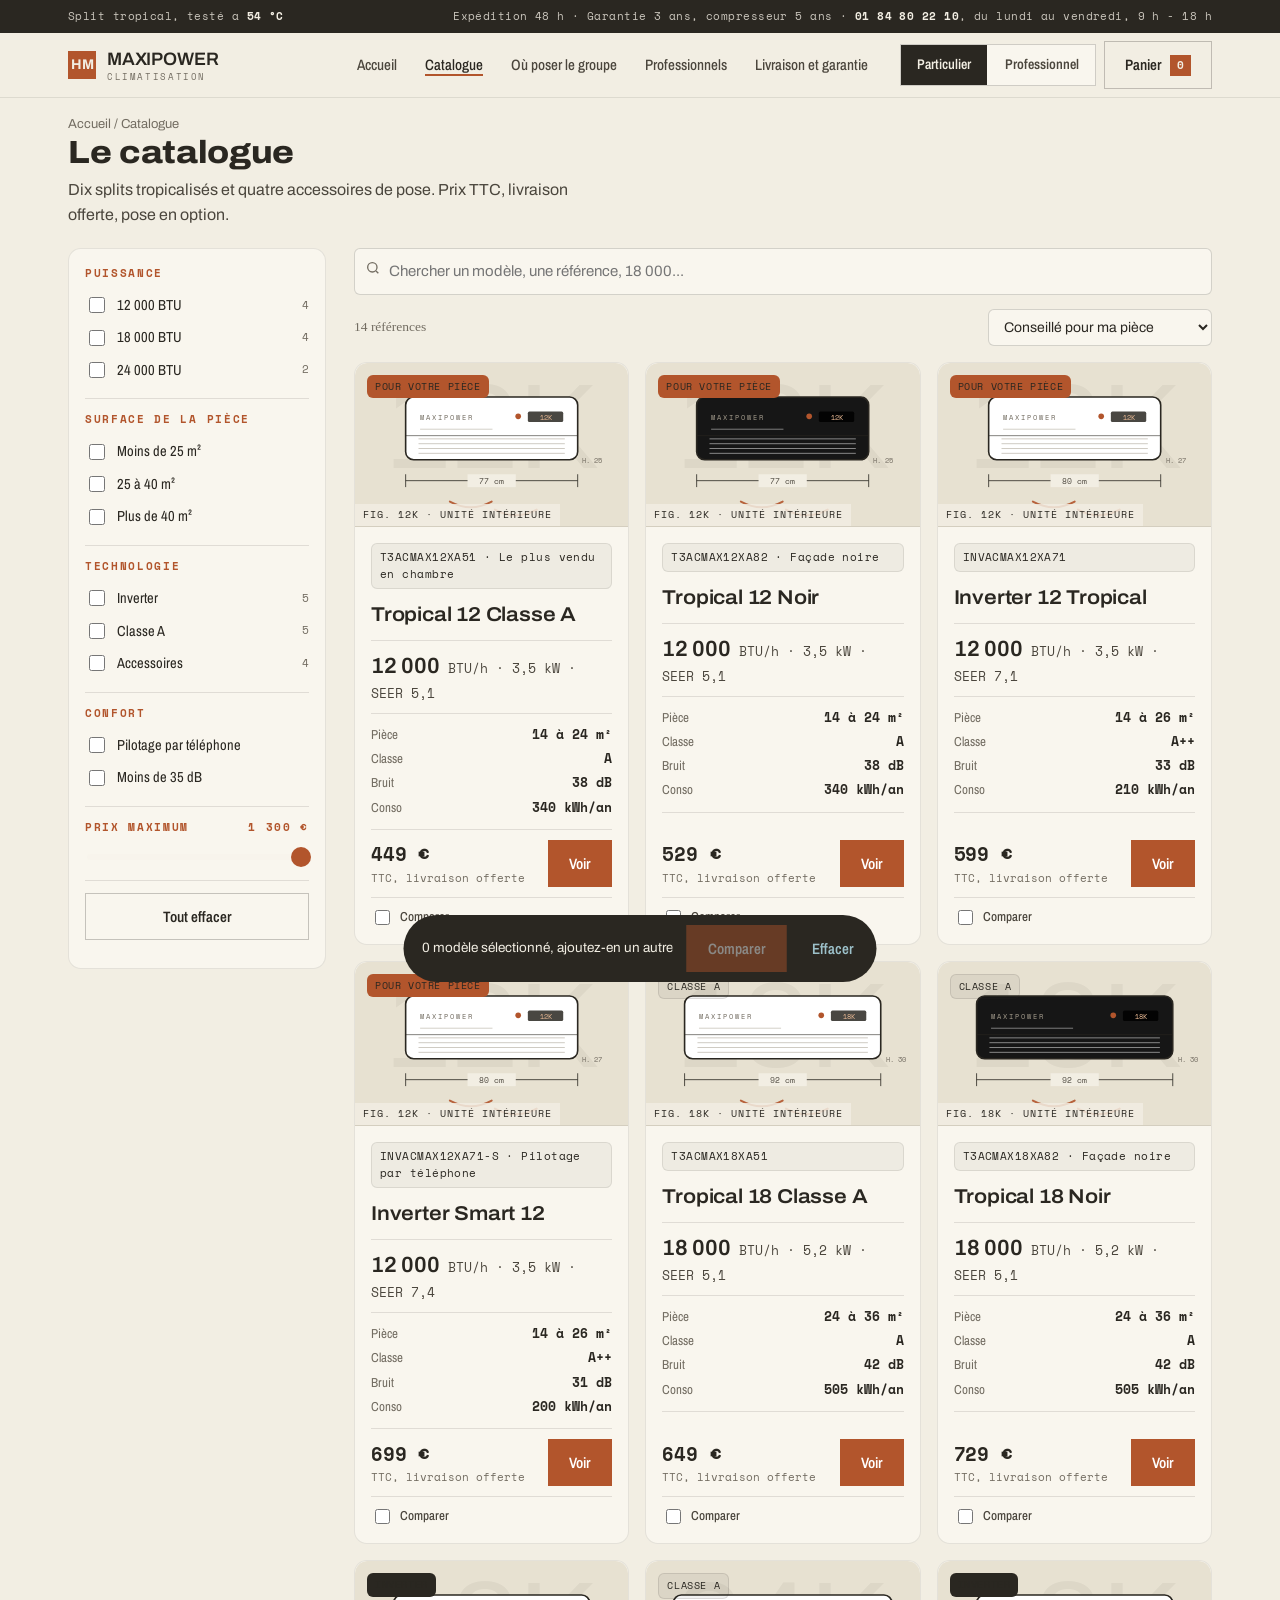
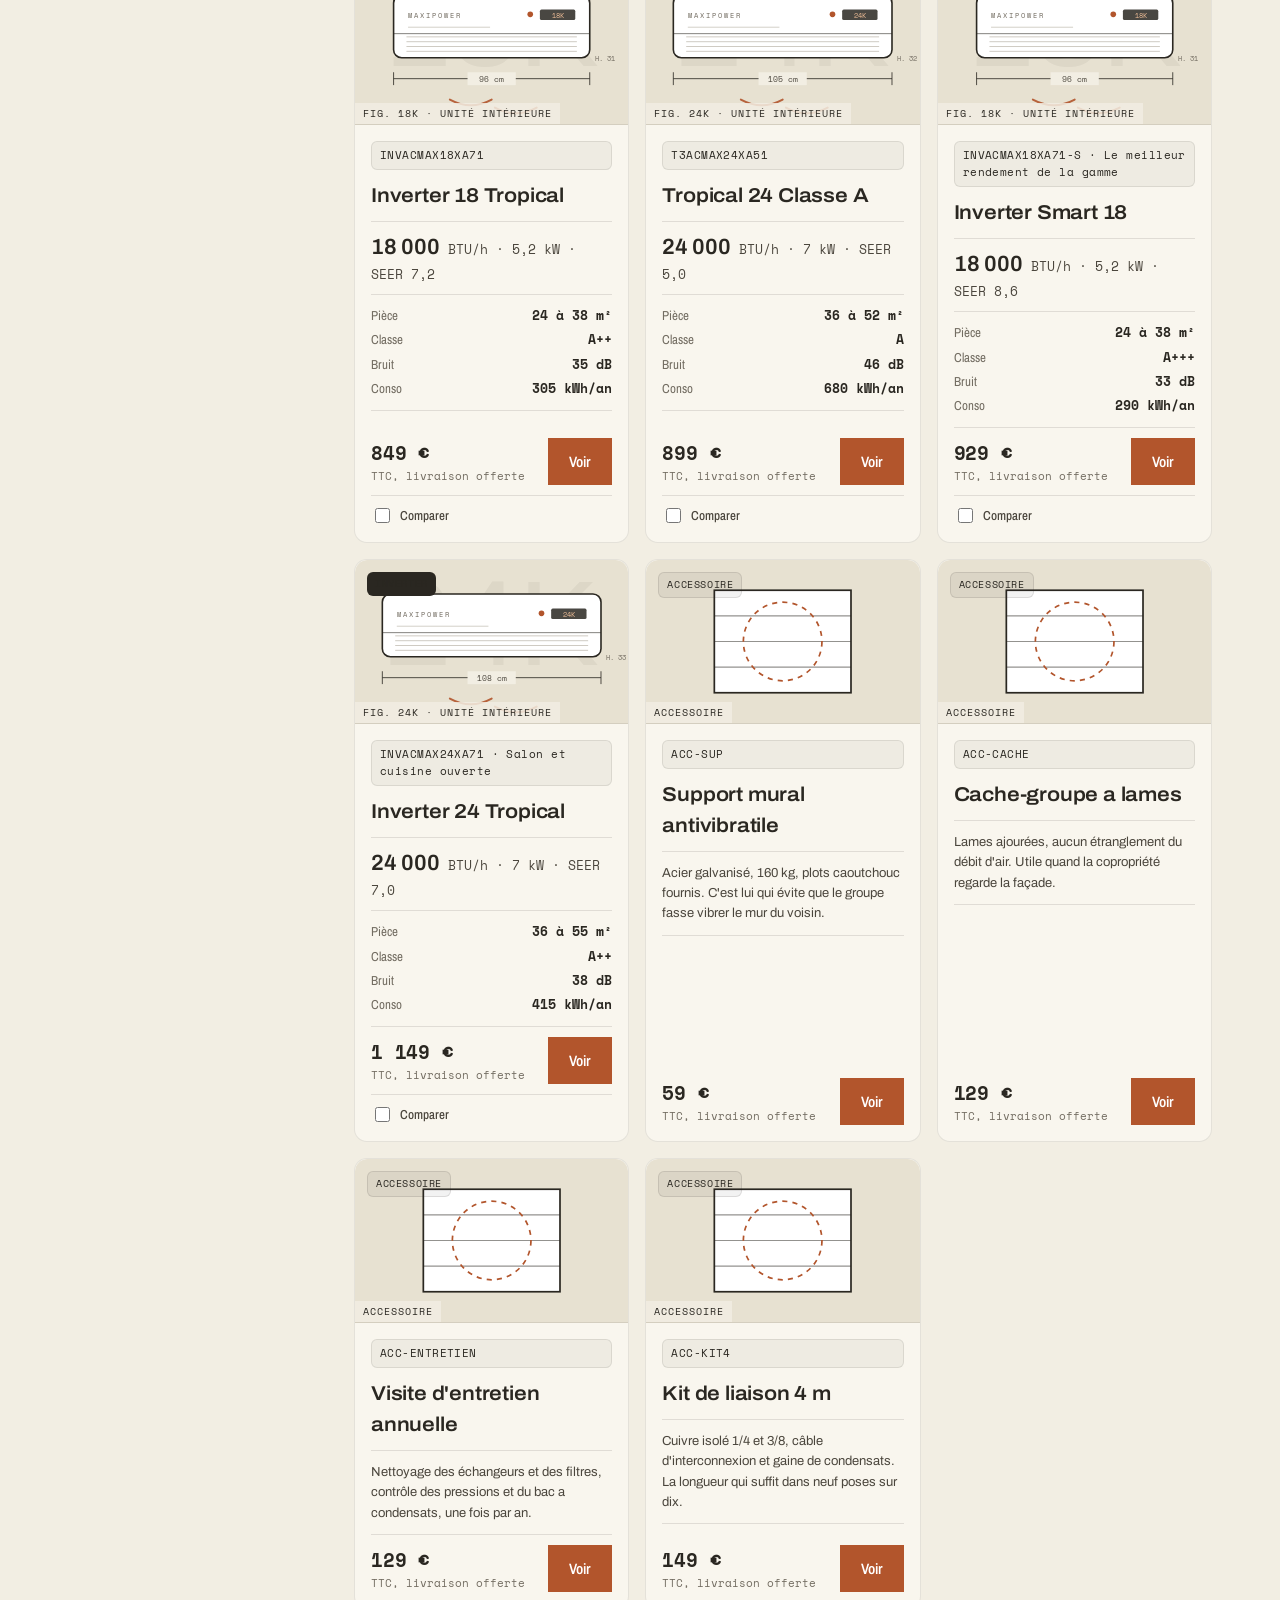
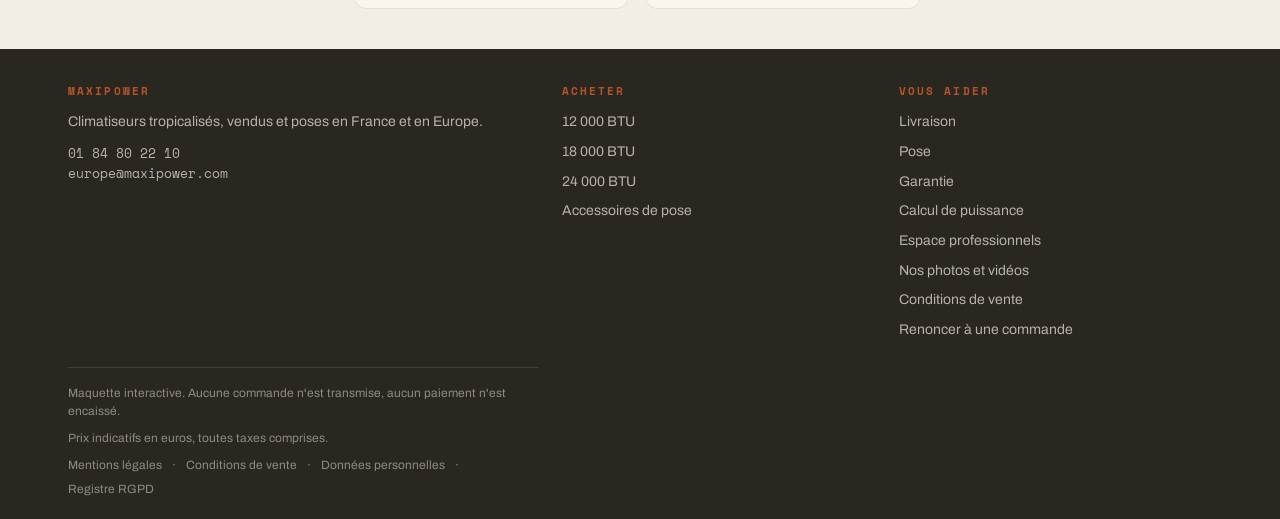
==== commit e82f2c3f: "Nouvelle présentation : papier et cuivre Reprise de l'habillage vu sur la maquette Lovable, sans tou" ====
--- a/catalogue/index.html
+++ b/catalogue/index.html
@@ -14,7 +14,7 @@
 <meta property="og:url" content="https://chm75009-sketch.github.io/CLIM-/catalogue/">
 <link rel="icon" href="data:,">
 <link rel="preconnect" href="https://fonts.gstatic.com" crossorigin>
-<link rel="stylesheet" href="https://fonts.googleapis.com/css2?family=Archivo:wdth,wght@100..125,400..900&family=Anton&family=Public+Sans:wght@400;500;600&family=IBM+Plex+Mono:wght@500;600&display=swap">
+<link rel="stylesheet" href="https://fonts.googleapis.com/css2?family=Archivo:wght@400;500;600;700&amp;family=Archivo+Narrow:wght@500;600;700&amp;family=Space+Mono:wght@400;700&amp;display=swap">
 <link rel="stylesheet" href="../style.css">
 </head>
 <body data-ecran="catalogue">
@@ -82,7 +82,7 @@
       <img src="../medias/brasage-circuit.jpg" alt="Brasage du circuit frigorifique dans l'atelier MaxiPower">
       <div class="zone">
         <span class="oeil clair" id="hero-oeil">MaxiPower, fabricant de climatiseurs</span>
-        <h1 id="hero-titre">Tout est fluide :<em>le circuit, la livraison, la pose.</em></h1>
+        <h1 id="hero-titre">Tout est fluide : <em>le circuit, la livraison, la pose.</em></h1>
         <p class="chapo" id="hero-chapo">Dix modèles tropicalisés, de 12 000 à 24 000 BTU, à partir de 449 &euro;. Ils rafraîchissent l'été, chauffent l'hiver et tiennent la canicule jusqu'à 54 &deg;C dehors. Livrés sous 48 heures, posés par un frigoriste certifié, garantis 3 ans et 5 ans sur le compresseur.</p>
         <div class="actions" id="hero-actions">
           <button class="bouton fort grand" type="button" data-aller="catalogue">Voir les climatiseurs</button>
@@ -165,6 +165,19 @@
         <div class="verdict">
           <p id="verdict-texte">Pour 22 m&sup2; sans contrainte, il faut un <b>12 000 BTU</b>.</p>
           <button class="bouton fort" id="voir-modeles" type="button">Voir les modèles</button>
+        </div>
+      </div>
+    </section>
+
+    <section class="zone" style="padding-top:0">
+      <div class="plaque">
+        <div>
+          <span class="plaque-titre">Adresse du site</span>
+          <a class="plaque-lien mono" href="https://chm75009-sketch.github.io/CLIM-/">chm75009-sketch.github.io/CLIM-</a>
+        </div>
+        <div class="plaque-version">
+          <span class="plaque-titre">Version</span>
+          <span class="mono">1.0<small>26 septembre 2026</small></span>
         </div>
       </div>
     </section>
--- a/style.css
+++ b/style.css
@@ -696,6 +696,16 @@
 .planches .visuel{ border:1.5px solid var(--ink); aspect-ratio:4/3 }
 .fiche .visuel{ border:1.5px solid var(--ink) }
 
+/* ---------- adresse et version, au bas de l'accueil ---------- */
+.plaque{ display:flex; flex-wrap:wrap; gap:16px 28px; justify-content:space-between; align-items:flex-end;
+  border:1.5px solid var(--ink); background:#fff; box-shadow:5px 5px 0 rgba(16,16,16,.10); padding:16px 18px }
+.plaque-titre{ display:block; font-family:"IBM Plex Mono",monospace; font-size:10px; letter-spacing:.2em;
+  text-transform:uppercase; color:var(--ink-3); margin-bottom:6px }
+.plaque-lien{ font-size:14px; color:var(--ember); text-decoration:underline; word-break:break-all; letter-spacing:.01em }
+.plaque-version span.mono{ font-size:20px; font-weight:600; color:var(--ink); display:flex; align-items:baseline; gap:10px }
+.plaque-version small{ font-family:"Public Sans",sans-serif; font-size:12.5px; font-weight:400; color:var(--ink-3) }
+@media(max-width:520px){ .plaque{ display:grid; gap:14px } }
+
 /* ---------- nos photos et vidéos ---------- */
 .medias{ display:grid; gap:16px; grid-template-columns:1fr }
 @media(min-width:900px){ .medias{ grid-template-columns:minmax(280px,360px) 1fr; gap:24px; align-items:start } }
@@ -801,3 +811,365 @@
   font-family:"IBM Plex Mono",monospace; font-size:11px; letter-spacing:.09em; text-transform:uppercase; color:var(--ink-3); font-weight:500;
 }
 .legal-lignes .val{color:var(--ink-2); font-size:14.5px}
+
+
+/* =====================================================================
+   IDENTITÉ C : PAPIER ET CUIVRE
+   Fond papier chaud, encre charbon, un accent cuivre, un second terre
+   brûlée. Typographie Archivo, Archivo Narrow pour les commandes,
+   Space Mono pour les chiffres. Bords fins, coins légèrement adoucis,
+   plus aucune ombre portée. Ce bloc passe en dernier : il ne change que
+   l'habillage, jamais le fonctionnement.
+   ===================================================================== */
+:root, :root[data-theme="dark"], :root[data-theme="light"]{
+  --paper:#F2EEE3; --char:#2A2721; --copper:#B2552C; --terra:#8C3B22;
+  --encre:#4B463D; --carte:#F9F6EE; --sourdine:#E7E1D1;
+
+  --ground:#F2EEE3; --surface:#F9F6EE; --surface-2:#E7E1D1; --panneau:#2A2721;
+  --ink:#2A2721; --ink-2:#4B463D; --ink-3:#736D62;
+  --line:rgba(42,39,33,.12); --line-fort:rgba(42,39,33,.20);
+  --glacier:#B2552C; --glacier-fort:#8C3B22; --glacier-voile:#F0E3D7;
+  --ember:#B2552C; --ember-clair:#D9763F; --ember-voile:#F0E3D7;
+  --laiton:#8C6A1E; --ok:#3F6B4E; --ok-voile:#E2EBE3;
+  --r:min(1vw,6px); --r-l:min(1vw,14px);
+  --ombre:none;
+}
+@media (prefers-color-scheme: dark){
+  :root:not([data-theme="light"]){
+    --ground:#F2EEE3; --surface:#F9F6EE; --surface-2:#E7E1D1; --panneau:#2A2721;
+    --ink:#2A2721; --ink-2:#4B463D; --ink-3:#736D62;
+    --line:rgba(42,39,33,.12); --line-fort:rgba(42,39,33,.20);
+    --glacier:#B2552C; --glacier-fort:#8C3B22; --glacier-voile:#F0E3D7;
+    --ember:#B2552C; --ember-clair:#D9763F; --ember-voile:#F0E3D7;
+    --ok:#3F6B4E; --ok-voile:#E2EBE3; --ombre:none;
+  }
+}
+
+/* le papier, uni */
+body{
+  background:var(--ground);
+  color:var(--ink);
+  font-family:"Archivo",ui-sans-serif,system-ui,-apple-system,sans-serif;
+  font-size:16px;
+  line-height:1.55;
+}
+.mono, .prix, .reference, .btu, .specs b, .devis td.p, .devis td.q,
+.legal-lignes .cle, .plaque-titre, .plaque-version span.mono, .credit-photo,
+.parcours-tete, .point-etape, .graduations, .palier, .fait b, .preuve .val{
+  font-family:"Space Mono",ui-monospace,SFMono-Regular,monospace;
+}
+
+/* titrage : plus de capitales, plus de condensé écrasé */
+h1, h2, .porte b.btu, .lecture .chiffre, .tableau-comp thead th, .pro-tete h1,
+.article h3, .metier b, .etape h3, .demarche h4, .legal-corps h3,
+.devis .tot b, .preuve .val{
+  font-family:"Archivo",ui-sans-serif,system-ui,sans-serif;
+  font-weight:600; text-transform:none; letter-spacing:-.01em;
+}
+h1{ font-size:clamp(30px,5.2vw,46px); line-height:1.12; margin:18px 0 0; text-wrap:balance }
+h1 em{ color:var(--copper); font-style:italic; display:inline }
+h2{ font-size:clamp(23px,3.4vw,30px); line-height:1.18; text-wrap:balance }
+h3{ font-family:"Archivo",sans-serif; font-weight:600; text-transform:none }
+.chapo{ color:var(--ink-2); font-size:clamp(15px,1.6vw,18px); line-height:1.6; text-align:left }
+.tete{ border-bottom:0; padding-bottom:0; align-items:flex-end }
+.tete h2{ max-width:40ch }
+.tete p{ color:var(--ink-2) }
+
+/* le surtitre : une ligne de capitales cuivre, sans pastille */
+.oeil{
+  background:none; color:var(--copper); border-radius:0; padding:0;
+  font-family:"Space Mono",monospace; font-size:11px; font-weight:400;
+  letter-spacing:.2em; text-transform:uppercase; display:block; margin-bottom:10px;
+}
+.oeil.clair{ background:none; color:#E7B893 }
+
+/* bandeau d'annonce et en-tête */
+.annonce{ background:var(--char); color:rgba(242,238,227,.8) }
+.annonce .zone{ font-family:"Space Mono",monospace; font-size:11px; letter-spacing:.04em; padding-block:8px }
+.annonce b{ color:var(--paper); font-weight:700 }
+header.chapeau{ background:rgba(242,238,227,.92); border-bottom:1px solid rgba(42,39,33,.10); backdrop-filter:blur(10px) }
+@media(min-width:761px){ .chapeau .zone{ height:64px } }
+.sceau{
+  width:28px; height:28px; border-radius:0; background:var(--copper); color:var(--paper);
+  font-family:"Archivo",sans-serif; font-weight:700; font-size:14px;
+}
+.marque-nom{ font-family:"Archivo",sans-serif; font-weight:600; font-size:18px; letter-spacing:-.01em; text-transform:none; color:var(--char) }
+.marque-nom span{ font-family:"Space Mono",monospace; font-size:9px; letter-spacing:.18em; color:var(--ink-3) }
+nav.liens{ gap:28px }
+nav.liens a{
+  font-family:"Archivo Narrow","Archivo",sans-serif; font-size:15px; font-weight:500;
+  letter-spacing:0; text-transform:none; color:var(--ink-2); border-bottom:0; padding-block:4px;
+}
+nav.liens a:hover{ color:var(--copper) }
+nav.liens a.actif{
+  color:var(--char); border-bottom:0;
+  text-decoration:underline; text-decoration-color:var(--copper);
+  text-decoration-thickness:2px; text-underline-offset:4px;
+}
+.menu{ background:var(--carte); border-top:1px solid var(--line) }
+.menu a{ font-family:"Archivo Narrow","Archivo",sans-serif; font-weight:500; font-size:15.5px }
+.menu a:hover{ background:var(--sourdine) }
+.menu .groupe{ font-family:"Space Mono",monospace; font-size:10px; letter-spacing:.2em; color:var(--copper) }
+.menu a .flottant{ font-family:"Space Mono",monospace; font-size:11px }
+
+/* commandes : un filet fin, jamais d'ombre */
+.bouton{
+  font-family:"Archivo Narrow","Archivo",sans-serif; font-weight:600; font-size:15px;
+  letter-spacing:0; text-transform:none; border-radius:0; box-shadow:none;
+  background:transparent; color:var(--char); border:1px solid rgba(42,39,33,.25);
+  padding:11px 20px; transition:color .15s, background-color .15s, border-color .15s;
+}
+.bouton:hover{ background:transparent; color:var(--copper); border-color:var(--copper); box-shadow:none; transform:none }
+.bouton.fort{ background:var(--copper); border-color:var(--copper); color:var(--paper) }
+.bouton.fort:hover{ background:var(--terra); border-color:var(--terra); color:var(--paper) }
+.bouton.braise{ background:var(--char); border-color:var(--char); color:var(--paper) }
+.bouton.braise:hover{ background:var(--copper); border-color:var(--copper); color:var(--paper) }
+.bouton.clair{ background:transparent; border-color:rgba(242,238,227,.45); color:var(--paper); box-shadow:none }
+.bouton.clair:hover{ background:var(--paper); border-color:var(--paper); color:var(--char) }
+.bouton.fantome{ border-color:transparent; background:none; color:var(--ink-2) }
+.bouton.fantome:hover{ color:var(--copper); border-color:transparent }
+.bouton.grand{ padding:13px 22px; font-size:16px }
+.compte{ background:var(--copper); color:var(--paper); border-radius:0; font-family:"Space Mono",monospace; font-size:11px }
+.segments{ background:var(--carte); border:1px solid var(--line-fort); border-radius:0; padding:0 }
+.segments button{
+  font-family:"Archivo Narrow","Archivo",sans-serif; font-weight:600; font-size:14px;
+  letter-spacing:0; text-transform:none; border-radius:0; padding:9px 16px; color:var(--ink-2);
+}
+.segments button[aria-pressed="true"]{ background:var(--char); color:var(--paper); -webkit-text-fill-color:var(--paper) }
+
+/* accueil */
+.hero{ border-bottom:1px solid var(--line); background:var(--ground) }
+.hero::before{ background:none }
+.hero-photo{ background:var(--char); border-bottom:1px solid var(--line) }
+.hero-photo img{ opacity:.55 }
+.hero-photo::after{ background:linear-gradient(180deg, rgba(42,39,33,.35) 0%, rgba(42,39,33,.6) 55%, rgba(42,39,33,.92) 100%) }
+.hero-photo h1{ color:var(--paper); text-shadow:none }
+.hero-photo h1 em{ color:#E7B893 }
+.hero-photo .chapo{ color:rgba(242,238,227,.78) }
+.credit-photo{ color:rgba(242,238,227,.6); font-size:11px; letter-spacing:.15em }
+.faits{ border-top:1px solid var(--line) }
+.fait b{ font-family:"Archivo",sans-serif; font-weight:600; font-size:26px; color:var(--char) }
+.fait span{ font-family:"Space Mono",monospace; text-transform:uppercase; letter-spacing:.1em; font-size:10px; color:var(--ink-3) }
+.actions .bouton{ min-width:0 }
+
+/* la bande de chiffres : terre brûlée */
+.preuves{ background:var(--terra); border:0 }
+.preuves .zone{ padding-block:30px }
+.preuve .val{ font-family:"Archivo",sans-serif; font-weight:600; font-size:30px; line-height:1; color:var(--paper) }
+.preuve .quoi{ font-family:"Space Mono",monospace; color:rgba(242,238,227,.72); text-transform:uppercase; letter-spacing:.06em; font-size:11px; margin-top:8px }
+.preuve .etoiles{ color:rgba(242,238,227,.9) }
+
+/* l'outil de calcul : le seul bloc charbon de la page */
+.pupitre{
+  background:var(--char); border:0; border-radius:var(--r-l); box-shadow:none; color:var(--paper);
+}
+.pupitre h2{
+  font-family:"Space Mono",monospace; font-weight:400; font-size:11px; letter-spacing:.2em;
+  color:var(--copper); text-transform:uppercase;
+}
+.titre-outil{ font-family:"Archivo",sans-serif; font-weight:600; font-size:clamp(23px,3.2vw,30px); color:var(--paper); text-transform:none; line-height:1.2 }
+.mode-emploi{ color:rgba(242,238,227,.7); border-bottom:1px solid rgba(242,238,227,.15); font-size:15px }
+.etiquette-lecture{ font-family:"Space Mono",monospace; font-size:11px; letter-spacing:.1em; color:rgba(242,238,227,.6) }
+.lecture .chiffre{ font-family:"Archivo",sans-serif; font-weight:600; font-size:clamp(40px,7vw,52px); color:var(--copper) }
+.lecture .unite{ color:rgba(242,238,227,.6); font-family:"Space Mono",monospace; letter-spacing:.06em }
+.reglette label{ font-family:"Space Mono",monospace; font-size:11px; letter-spacing:.06em; text-transform:uppercase; color:rgba(242,238,227,.6) }
+.reglette label b{ font-family:"Space Mono",monospace; color:var(--paper); font-size:14px }
+.graduations{ color:rgba(242,238,227,.5); font-size:10px }
+input[type=range]{ accent-color:var(--copper) }
+input[type=range]::-webkit-slider-runnable-track{ height:6px; border-radius:99px; background:rgba(242,238,227,.22) }
+input[type=range]::-moz-range-track{ height:6px; border-radius:99px; background:rgba(242,238,227,.22) }
+input[type=range]::-webkit-slider-thumb{ width:20px; height:20px; margin-top:-7px; background:var(--copper); border:0; box-shadow:none }
+input[type=range]::-moz-range-thumb{ width:20px; height:20px; background:var(--copper); border:0 }
+.bascule{
+  border-radius:0; border:1px solid rgba(242,238,227,.2); background:rgba(242,238,227,.05);
+  font-family:"Archivo Narrow","Archivo",sans-serif; font-size:15px; color:rgba(242,238,227,.8);
+}
+.bascule:has(input:checked){ border-color:var(--copper); background:rgba(178,85,44,.22); color:var(--paper) }
+.bascule input{ accent-color:var(--copper) }
+.verdict{ border-top:1px solid rgba(242,238,227,.15) }
+.verdict p{ color:rgba(242,238,227,.7) }
+.verdict p b{ color:var(--copper) }
+#outil .pupitre{ padding:26px }
+@media(min-width:900px){ #outil .pupitre{ padding:34px 40px } }
+
+/* surfaces : une carte claire, un filet, un coin adouci */
+.filtres, .recap, .devis, .encart, .carte-form, .panneau-config, .fiche-societe,
+.acc, .ligne, .depliant, .brique, .duel, .achat, .verrou, .boite-comp,
+.avis blockquote, .metier, .vide, .pro-avantage, .porte, .article, .demarche,
+.legal-fiche, .plaque, .cadre-video, .cliche, .legal-cadre{
+  background:var(--carte); border:1px solid rgba(42,39,33,.10); border-radius:var(--r-l); box-shadow:none;
+}
+.porte:hover, .article:hover, .metier:hover{ transform:none; box-shadow:none; border-color:rgba(178,85,44,.6) }
+.porte b.btu{ font-family:"Archivo",sans-serif; font-weight:600; font-size:32px; color:var(--char) }
+.porte span.piece{ color:var(--ink-2); font-size:14.5px }
+.porte span.des{ font-family:"Space Mono",monospace; font-size:11px; letter-spacing:.04em; color:var(--ink-3) }
+
+/* fiches produit */
+.article.conseille{ border-color:var(--copper); box-shadow:0 0 0 1px var(--copper) }
+.visuel{ background:var(--sourdine); border-bottom:1px solid rgba(42,39,33,.10); border-radius:var(--r-l) var(--r-l) 0 0 }
+.visuel::after{ background:rgba(242,238,227,.85); border:0; color:var(--ink-3); font-family:"Space Mono",monospace; font-size:10px; letter-spacing:.1em; padding:3px 8px }
+.drapeau{
+  border-radius:var(--r); border:0; background:var(--copper); color:var(--paper);
+  font-family:"Space Mono",monospace; font-size:10px; letter-spacing:.06em; padding:4px 8px; font-weight:400;
+}
+.drapeau.calme{ background:rgba(42,39,33,.06); color:var(--char); border:1px solid rgba(42,39,33,.12) }
+.drapeau.chaud{ background:var(--char); color:var(--paper) }
+.reference{
+  background:rgba(42,39,33,.05); border:1px solid rgba(42,39,33,.10); border-radius:var(--r);
+  color:var(--char); font-family:"Space Mono",monospace; font-size:11px; letter-spacing:.04em;
+  text-transform:none; padding:5px 8px;
+}
+.article h3{ font-size:20px }
+.btu{ border-top:1px solid var(--line); padding-top:8px; font-family:"Space Mono",monospace; color:var(--ink-2) }
+.btu strong{ font-family:"Archivo",sans-serif; font-weight:600; font-size:22px; color:var(--char) }
+.specs{
+  border-top:1px solid var(--line); border-bottom:1px solid var(--line);
+  background:transparent; padding:11px 0; margin-inline:0;
+}
+.specs span{ font-family:"Archivo Narrow","Archivo",sans-serif; text-transform:none; letter-spacing:0; font-size:13px; color:var(--ink-3) }
+.specs b{ font-family:"Space Mono",monospace; font-size:12.5px; color:var(--char) }
+.prix{ font-family:"Space Mono",monospace; font-weight:700; font-size:19px; letter-spacing:-.01em; color:var(--char) }
+.prix small{ font-family:"Space Mono",monospace; font-weight:400; color:var(--ink-3); letter-spacing:0; font-size:11px }
+.comparer{ font-family:"Archivo Narrow","Archivo",sans-serif; text-transform:none; letter-spacing:0; font-size:13px; font-weight:500; border-top:1px solid var(--line) }
+.table-specs th{ font-family:"Archivo Narrow","Archivo",sans-serif; color:var(--ink-3) }
+.table-specs td{ font-family:"Space Mono",monospace; font-size:13px }
+
+/* formulaires */
+.recherche input, .barre select, .champ input, .champ select,
+.champ-court input, .champ-court select, .tri select, #tri{
+  background:var(--carte); border:1px solid rgba(42,39,33,.18); border-radius:var(--r); color:var(--char);
+  font-family:"Archivo",sans-serif;
+}
+.recherche input:focus, .champ input:focus, .champ select:focus{ outline:2px solid var(--copper); outline-offset:1px }
+.mode, .pose-option, .interrupteur, .espace, .depot, .choix label{
+  border-radius:var(--r); border:1px solid rgba(42,39,33,.18); background:var(--carte);
+}
+.choix label{ border-radius:99px; font-family:"Archivo Narrow","Archivo",sans-serif; font-size:14.5px }
+.mode:has(input:checked), .pose-option:has(input:checked), .interrupteur:has(input:checked),
+.espace.actif, .choix label:has(input:checked){
+  background:var(--ember-voile); border-color:var(--copper); color:var(--terra);
+}
+input[type=checkbox], input[type=radio]{ accent-color:var(--copper) }
+.champ label, .champ-court label{ font-family:"Archivo Narrow","Archivo",sans-serif; color:var(--ink-2) }
+.aide-champ{ font-family:"Archivo",sans-serif; color:var(--ink-3) }
+.bloc-filtre p{ font-family:"Space Mono",monospace; font-size:10.5px; letter-spacing:.16em; color:var(--copper); text-transform:uppercase }
+.case{ font-family:"Archivo Narrow","Archivo",sans-serif; font-size:14.5px }
+.case .nb{ font-family:"Space Mono",monospace; font-size:11px }
+.compteur{ font-family:"Space Mono",monospace; font-size:12.5px; color:var(--ink-3) }
+
+/* professionnels */
+.pro-tete{ background:var(--char); border-bottom:0 }
+.pro-tete h1{ color:var(--paper); font-family:"Archivo",sans-serif; font-weight:600; text-transform:none }
+.pro-tete h1 em{ color:#E7B893 }
+.pro-tete p{ color:rgba(242,238,227,.72) }
+.pro-avantage{ background:rgba(242,238,227,.06); border:1px solid rgba(242,238,227,.14); border-radius:var(--r-l) }
+.pro-avantage b{ color:var(--paper) }
+.pro-avantage span{ color:rgba(242,238,227,.7) }
+.pro-avantage i{ font-family:"Archivo",sans-serif; font-weight:600; font-size:17px; color:#E7B893 }
+.metier .pictogramme{ background:var(--ember-voile); color:var(--terra); border-radius:var(--r) }
+.metier[aria-pressed="true"]{ background:var(--ember-voile); border-color:var(--copper); box-shadow:none }
+.metier b{ font-family:"Archivo",sans-serif; font-weight:600; font-size:18px; text-transform:none }
+.metier span{ color:var(--ink-2) }
+.devis h3{ border-bottom:1px solid var(--line); padding-bottom:10px; font-family:"Archivo",sans-serif; font-weight:600 }
+.devis h3 span{ font-family:"Space Mono",monospace; color:var(--ink-3) }
+.devis .tot b{ font-family:"Space Mono",monospace; font-weight:700; font-size:22px }
+.palier{ border-radius:99px; border:1px solid var(--line-fort); font-size:11px; letter-spacing:.02em; color:var(--ink-3) }
+.palier.atteint{ background:var(--ok-voile); border-color:var(--ok); color:var(--ok) }
+.parcours{ border-bottom:1px solid var(--line) }
+.parcours-tete{ font-size:11px; letter-spacing:.1em; color:var(--ink-3) }
+.jauge{ height:6px; border:0; background:rgba(42,39,33,.12); border-radius:99px; overflow:hidden }
+.jauge i{ background:var(--copper) }
+.point-etape{
+  width:34px; height:34px; border:1px solid var(--line-fort); background:var(--carte);
+  border-radius:99px; font-size:12.5px; color:var(--ink-2);
+}
+.points .point-etape{ flex:0 0 34px }
+.point-etape[data-etat="ici"]{ background:var(--copper); border-color:var(--copper); color:var(--paper); -webkit-text-fill-color:var(--paper) }
+.point-etape[data-etat="faite"]{ background:var(--char); border-color:var(--char); color:var(--paper); -webkit-text-fill-color:var(--paper) }
+.point-etape:hover{ outline:2px solid var(--copper); outline-offset:1px }
+.etape h3{ font-size:clamp(19px,2.8vw,23px); text-transform:none }
+.groupe-q > p.q{ font-family:"Space Mono",monospace; font-size:10.5px; letter-spacing:.16em; color:var(--copper) }
+.vigilance b{ font-family:"Space Mono",monospace; font-size:10.5px; letter-spacing:.14em; color:var(--copper) }
+.pastille-etude{ background:var(--ember-voile); color:var(--terra); border-radius:var(--r); font-family:"Space Mono",monospace; font-weight:400 }
+.bandeau-compte{ border-radius:var(--r-l); border:1px solid var(--ok); background:var(--ok-voile) }
+.jeton-societe{ border-radius:99px; border:1px solid var(--line-fort); background:var(--carte); color:var(--char) }
+.verrou .cadenas, .fini .coche{ border-radius:99px; background:var(--copper); color:var(--paper) }
+.masque{ font-family:"Space Mono",monospace; color:var(--ink-3) }
+
+/* où poser le groupe */
+.demarche{ padding:16px }
+.demarche.obligatoire{ border-left:4px solid var(--copper) }
+.demarche.vigilance{ border-left:4px solid var(--char) }
+.demarche.libre{ border-left:4px solid var(--ok) }
+.demarche h4{ font-family:"Archivo",sans-serif; font-weight:600; font-size:17px; text-transform:none }
+.demarche .delai{ font-family:"Space Mono",monospace; font-size:10.5px; letter-spacing:.12em; color:var(--copper) }
+.demarche .source{ border-top:1px solid var(--line); color:var(--ink-3) }
+.modele-lettre{ background:var(--sourdine); border:1px solid var(--line); border-radius:var(--r); font-family:"Space Mono",monospace; font-size:12.5px }
+
+/* dépliants et pages légales */
+.depliant summary{ font-family:"Archivo",sans-serif; font-weight:600 }
+.depliant summary::after{ color:var(--copper) }
+.legal-menu{ border:1px solid rgba(42,39,33,.10); background:var(--carte); box-shadow:none; border-radius:var(--r-l); overflow:hidden }
+.legal-menu button{
+  font-family:"Archivo Narrow","Archivo",sans-serif; font-weight:600; font-size:14px;
+  letter-spacing:0; text-transform:none; border:0; border-bottom:1px solid var(--line);
+  background:transparent; color:var(--ink-2); padding:13px 16px;
+}
+.legal-menu button:last-child{ border-bottom:0 }
+.legal-menu button span{ font-family:"Space Mono",monospace; font-size:11px; color:var(--ink-3) }
+.legal-menu button:hover{ background:var(--sourdine); color:var(--char) }
+.legal-menu button.actif{ background:var(--copper); color:var(--paper); -webkit-text-fill-color:var(--paper) }
+.legal-menu button.actif span{ color:rgba(242,238,227,.7) }
+@media(max-width:899px){ .legal-menu{ border-radius:var(--r-l) } }
+.legal-corps h3{
+  font-family:"Archivo",sans-serif; font-weight:600; font-size:clamp(18px,2.4vw,21px);
+  text-transform:none; border-top:1px solid var(--line); color:var(--char);
+}
+.legal-corps a{ color:var(--copper) }
+.legal-date{ font-family:"Space Mono",monospace; letter-spacing:.06em; color:var(--ink-3) }
+.legal-cadre{ padding:18px }
+.legal-alerte{ border-left:4px solid var(--copper); background:var(--ember-voile) }
+.legal-fiche > summary{ font-family:"Archivo",sans-serif; font-weight:600 }
+.legal-fiche > summary::after{ font-family:"Space Mono",monospace; color:var(--copper) }
+.legal-fiche[open] > summary{ background:var(--char); color:var(--paper) }
+.legal-fiche[open] > summary::after{ color:var(--paper) }
+.legal-lignes .cle{ font-size:10.5px; letter-spacing:.14em; color:var(--copper) }
+.formule-type{ background:var(--sourdine); border:1px solid var(--line); border-radius:var(--r); font-family:"Space Mono",monospace; font-size:12.5px }
+
+/* médias, plaque, bas de page */
+.cadre-video{ background:var(--char) }
+.cadre-video .legende{ background:var(--char); color:var(--paper); font-family:"Space Mono",monospace; font-size:10px; letter-spacing:.12em }
+.cliche figcaption{ background:rgba(242,238,227,.9); border:0; font-family:"Space Mono",monospace; font-size:10px; letter-spacing:.1em; color:var(--ink-2) }
+.plaque{ padding:18px }
+.plaque-titre{ font-family:"Space Mono",monospace; letter-spacing:.2em; color:var(--copper) }
+.plaque-lien{ font-family:"Space Mono",monospace; color:var(--copper) }
+.plaque-version span.mono{ font-family:"Archivo",sans-serif; font-weight:600; font-size:22px; color:var(--char) }
+.plaque-version small{ font-family:"Archivo",sans-serif; color:var(--ink-3) }
+footer.socle{ background:var(--char); color:rgba(242,238,227,.7); border-top:0 }
+footer.socle h4{ font-family:"Space Mono",monospace; font-size:10.5px; letter-spacing:.2em; color:var(--copper); text-transform:uppercase }
+footer.socle a:hover{ color:var(--paper) }
+footer.socle .mono{ font-family:"Space Mono",monospace }
+.mentions{ border-top:1px solid rgba(242,238,227,.12); color:rgba(242,238,227,.5) }
+
+/* comparateur, messages, avis */
+.barre-comparer{ background:var(--char); color:var(--paper); border:0; border-radius:99px }
+.barre-comparer .bouton{ background:var(--copper); border-color:var(--copper); color:var(--paper) }
+.barre-comparer .bouton:hover{ background:var(--terra); border-color:var(--terra) }
+.barre-comparer .bouton.fantome{ background:none; border-color:transparent; color:rgba(242,238,227,.7) }
+.voile-comp{ background:rgba(42,39,33,.55) }
+.tableau-comp thead th{ font-size:17px }
+.message{ background:var(--char); color:var(--paper); border-radius:var(--r); font-weight:500; letter-spacing:0; font-family:"Archivo",sans-serif }
+.avis blockquote{ padding:20px }
+.etoiles, .avis .etoiles, .note-ligne .etoiles{ color:var(--copper) }
+.avis cite{ font-family:"Space Mono",monospace; font-size:12px; color:var(--ink-3) }
+.economie{ background:var(--ok-voile); color:var(--ok); border:1px solid var(--ok); border-radius:var(--r) }
+.quantite{ border-radius:var(--r); border:1px solid var(--line-fort) }
+.quantite button{ background:var(--carte); color:var(--char) }
+.quantite button:hover{ background:var(--sourdine) }
+.fini .numero{ font-family:"Space Mono",monospace }
+:focus-visible{ outline:2px solid var(--copper); outline-offset:2px; border-radius:2px }
+
+/* Le formulaire type contient de longues lignes de points : on les laisse
+   défiler dans leur cadre plutôt que d'élargir la page. */
+.legal-grille > *{ min-width:0 }
+.formule-type{ overflow-x:auto; font-size:12px }
